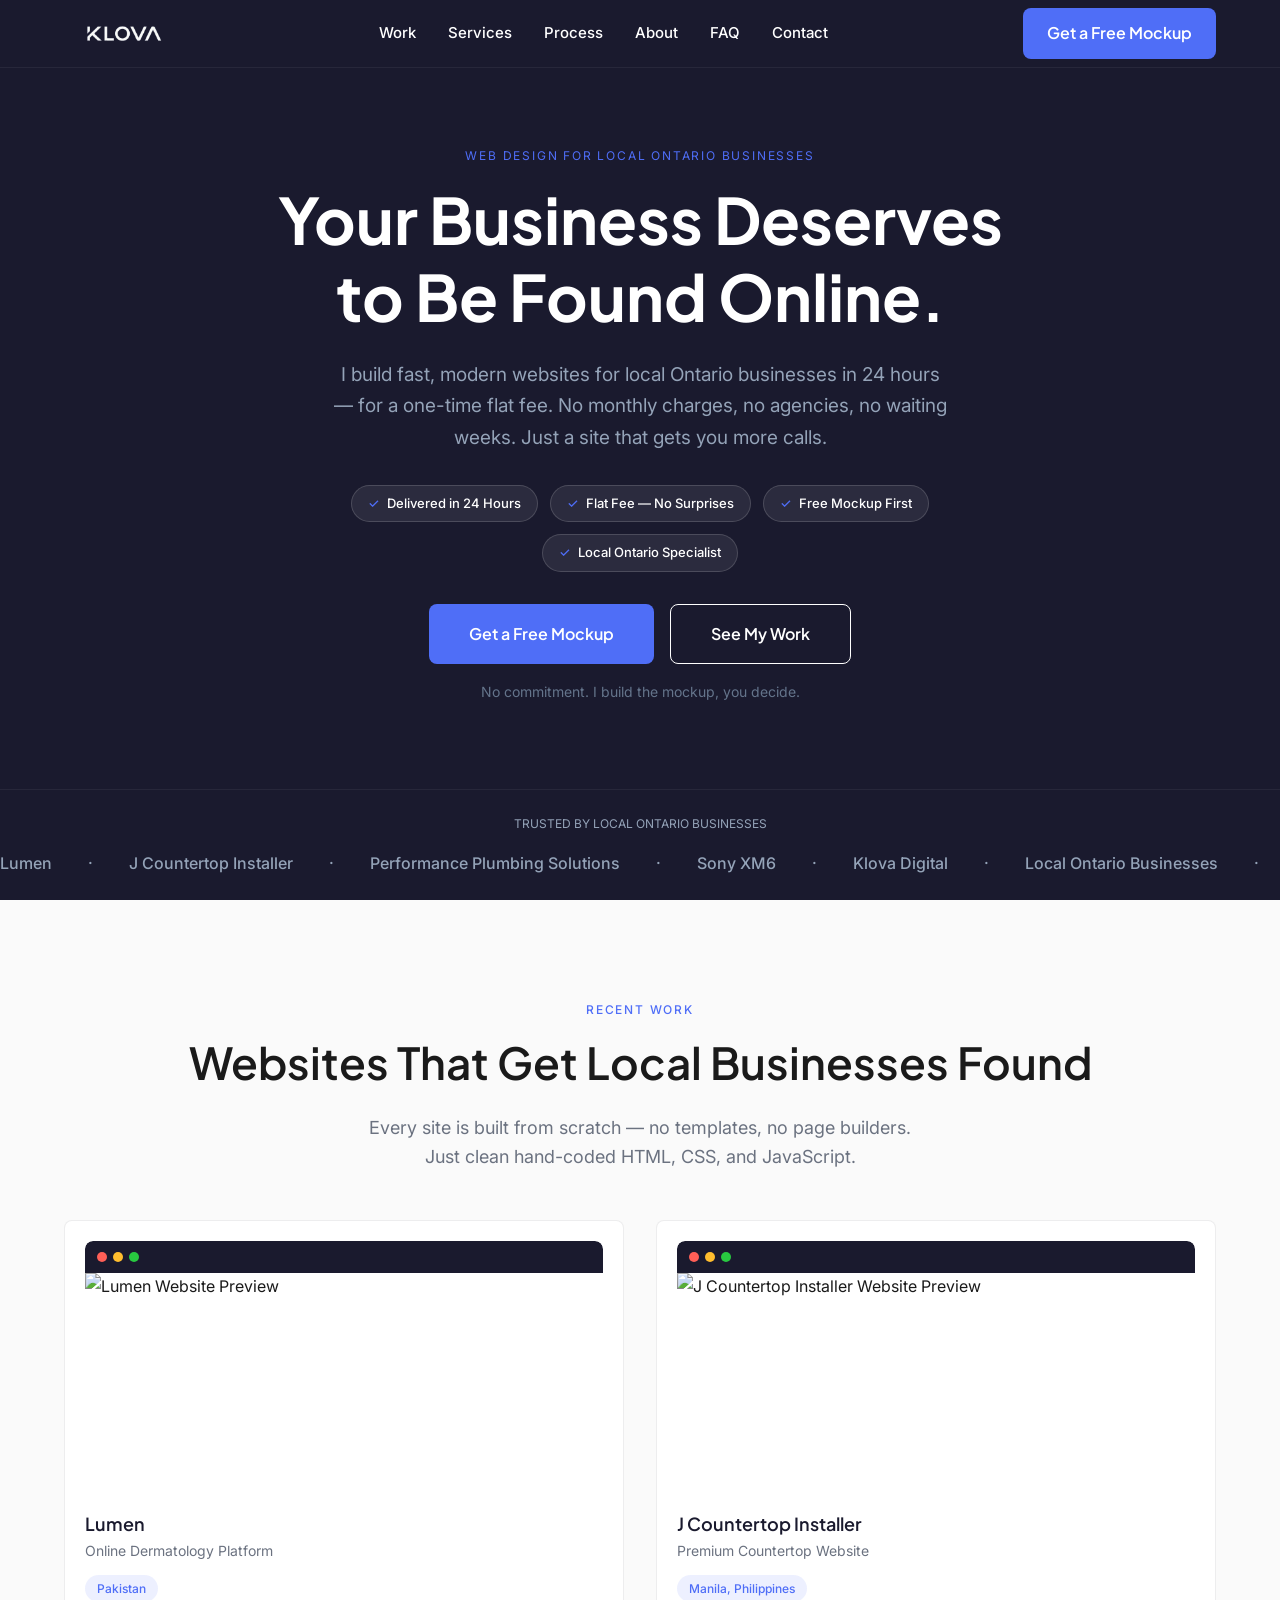
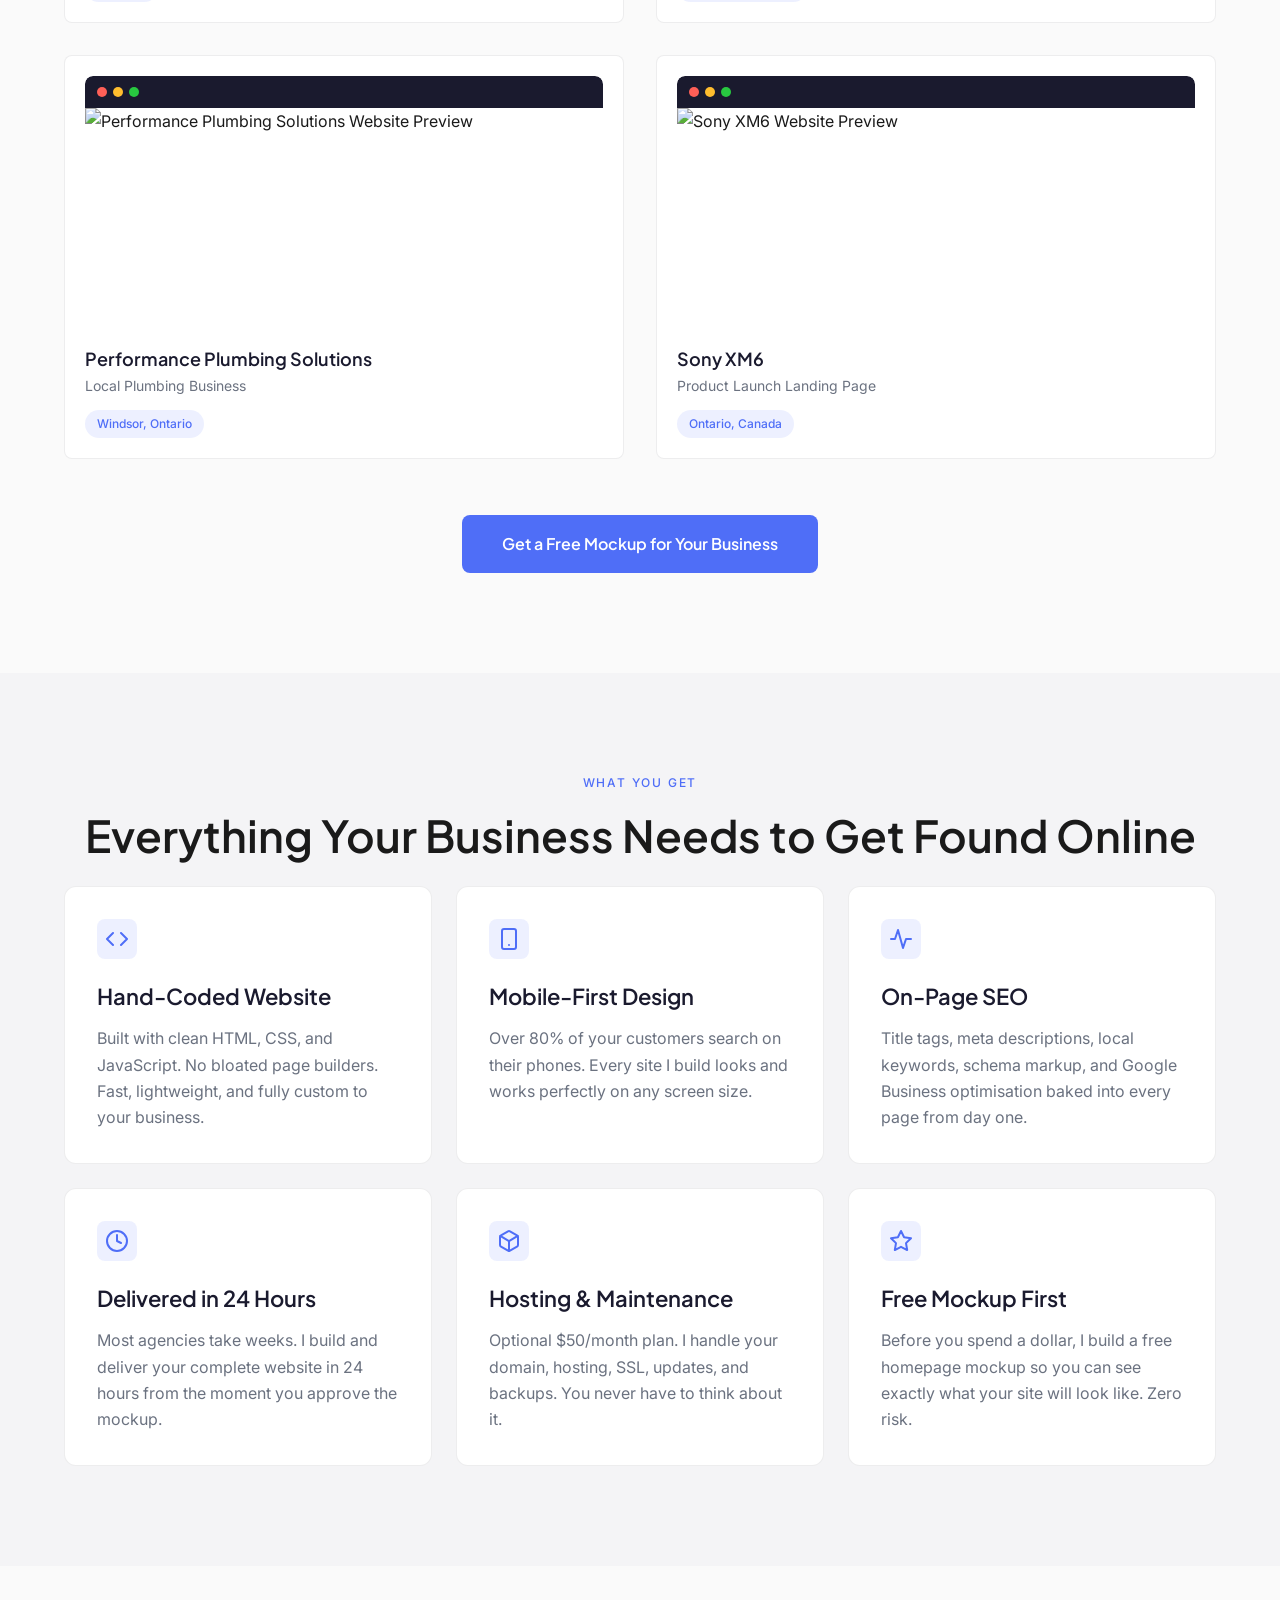
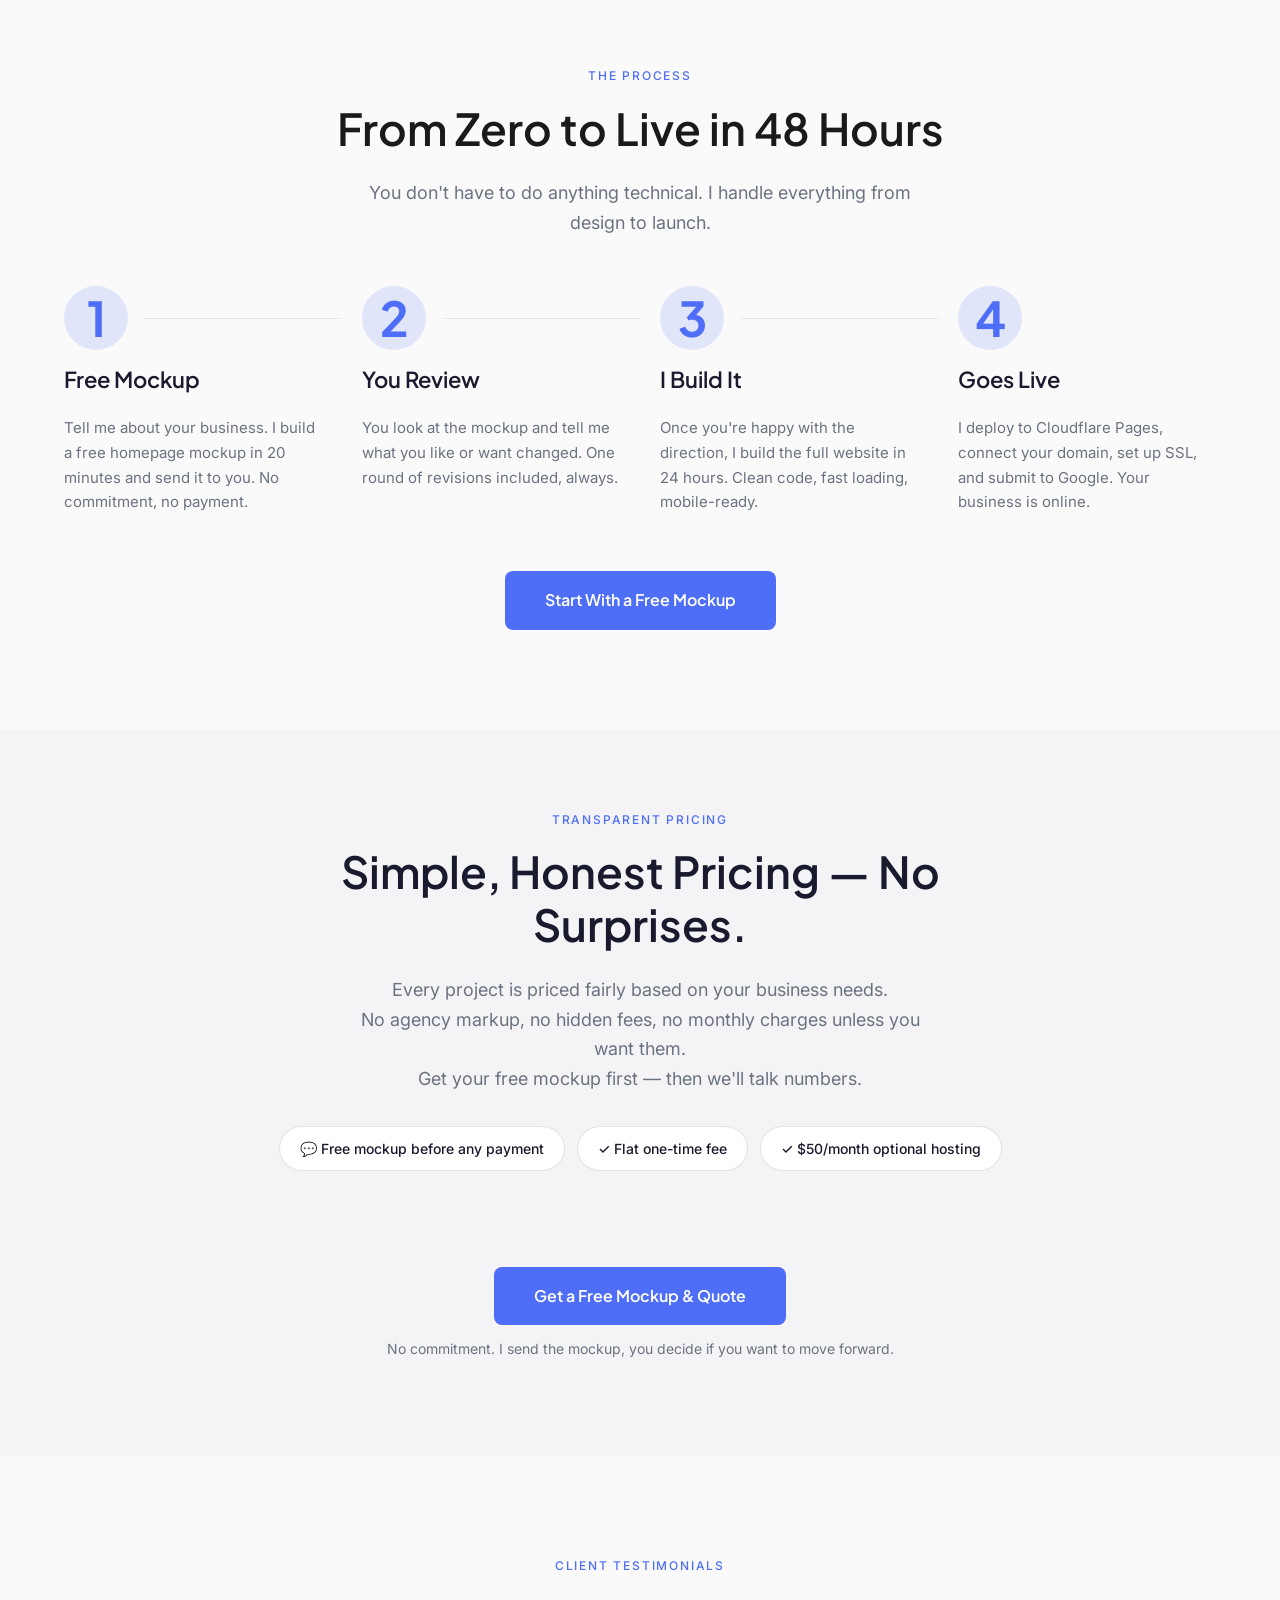
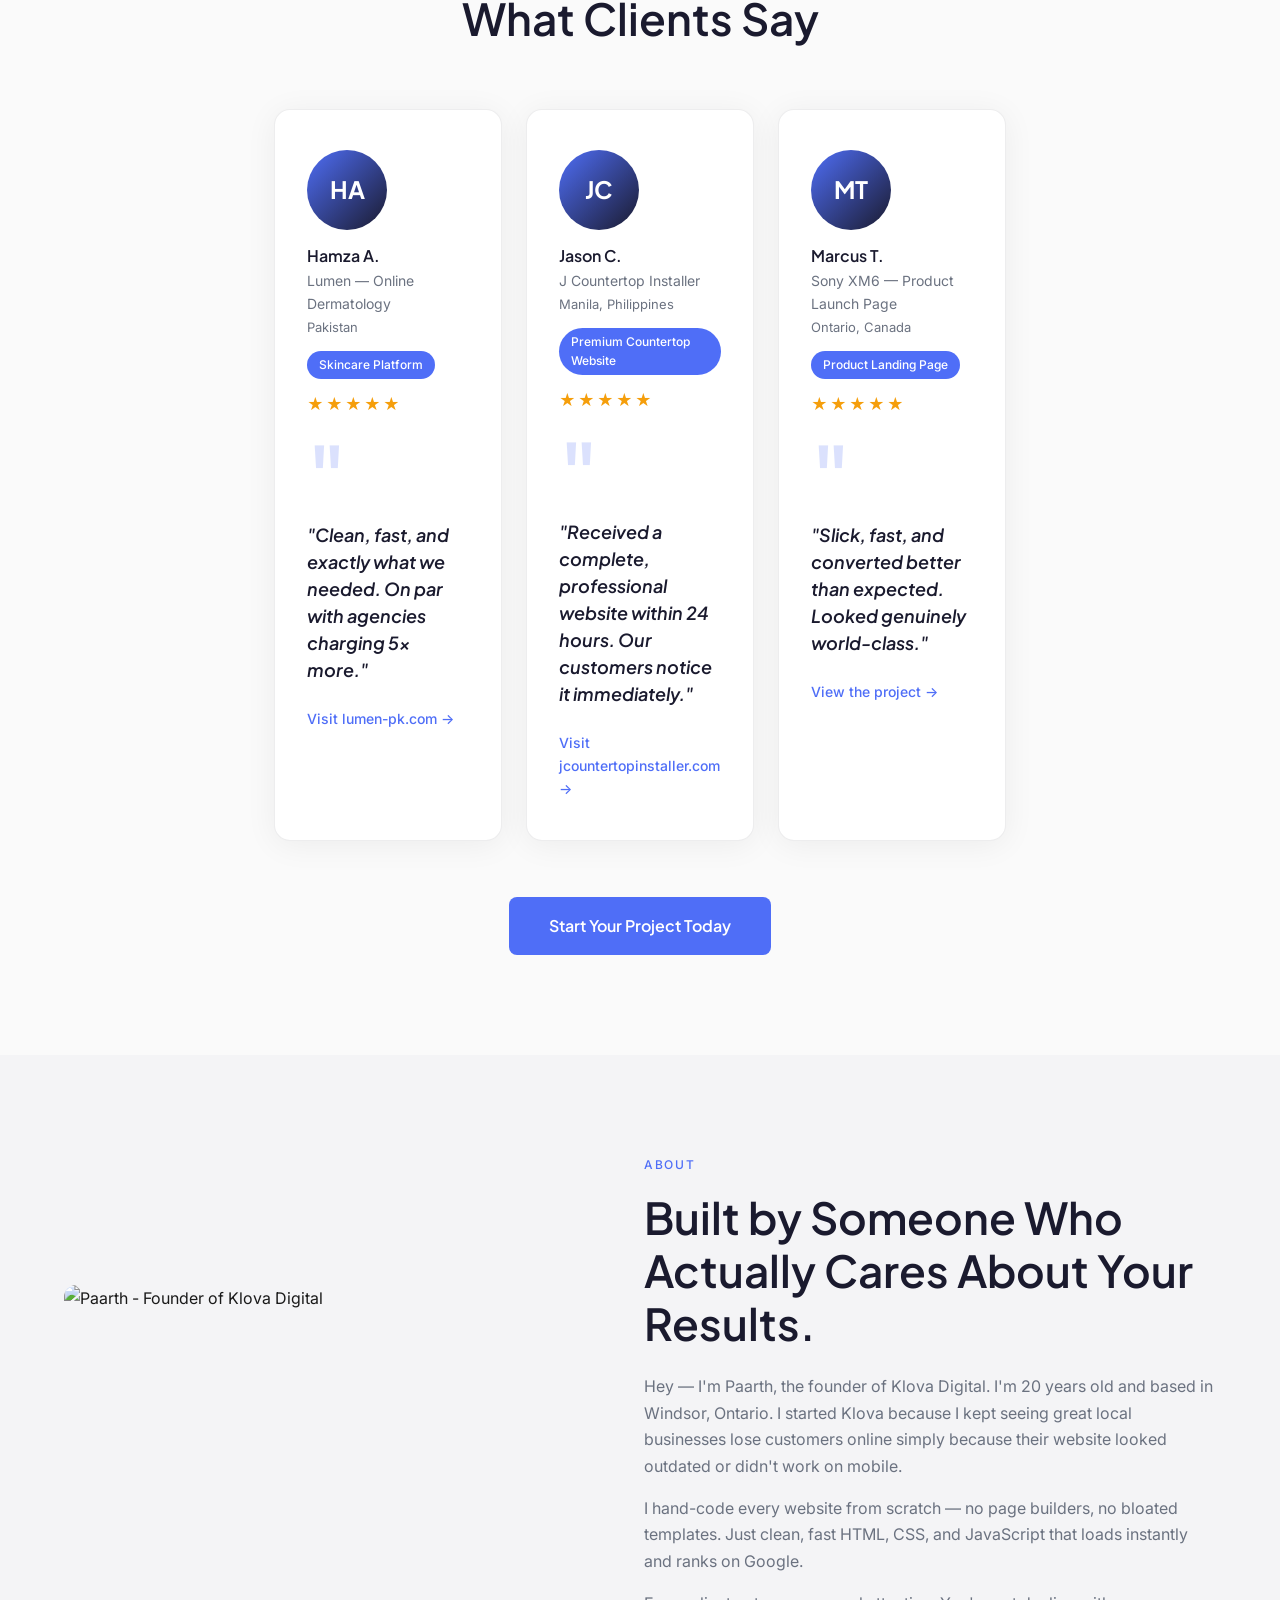
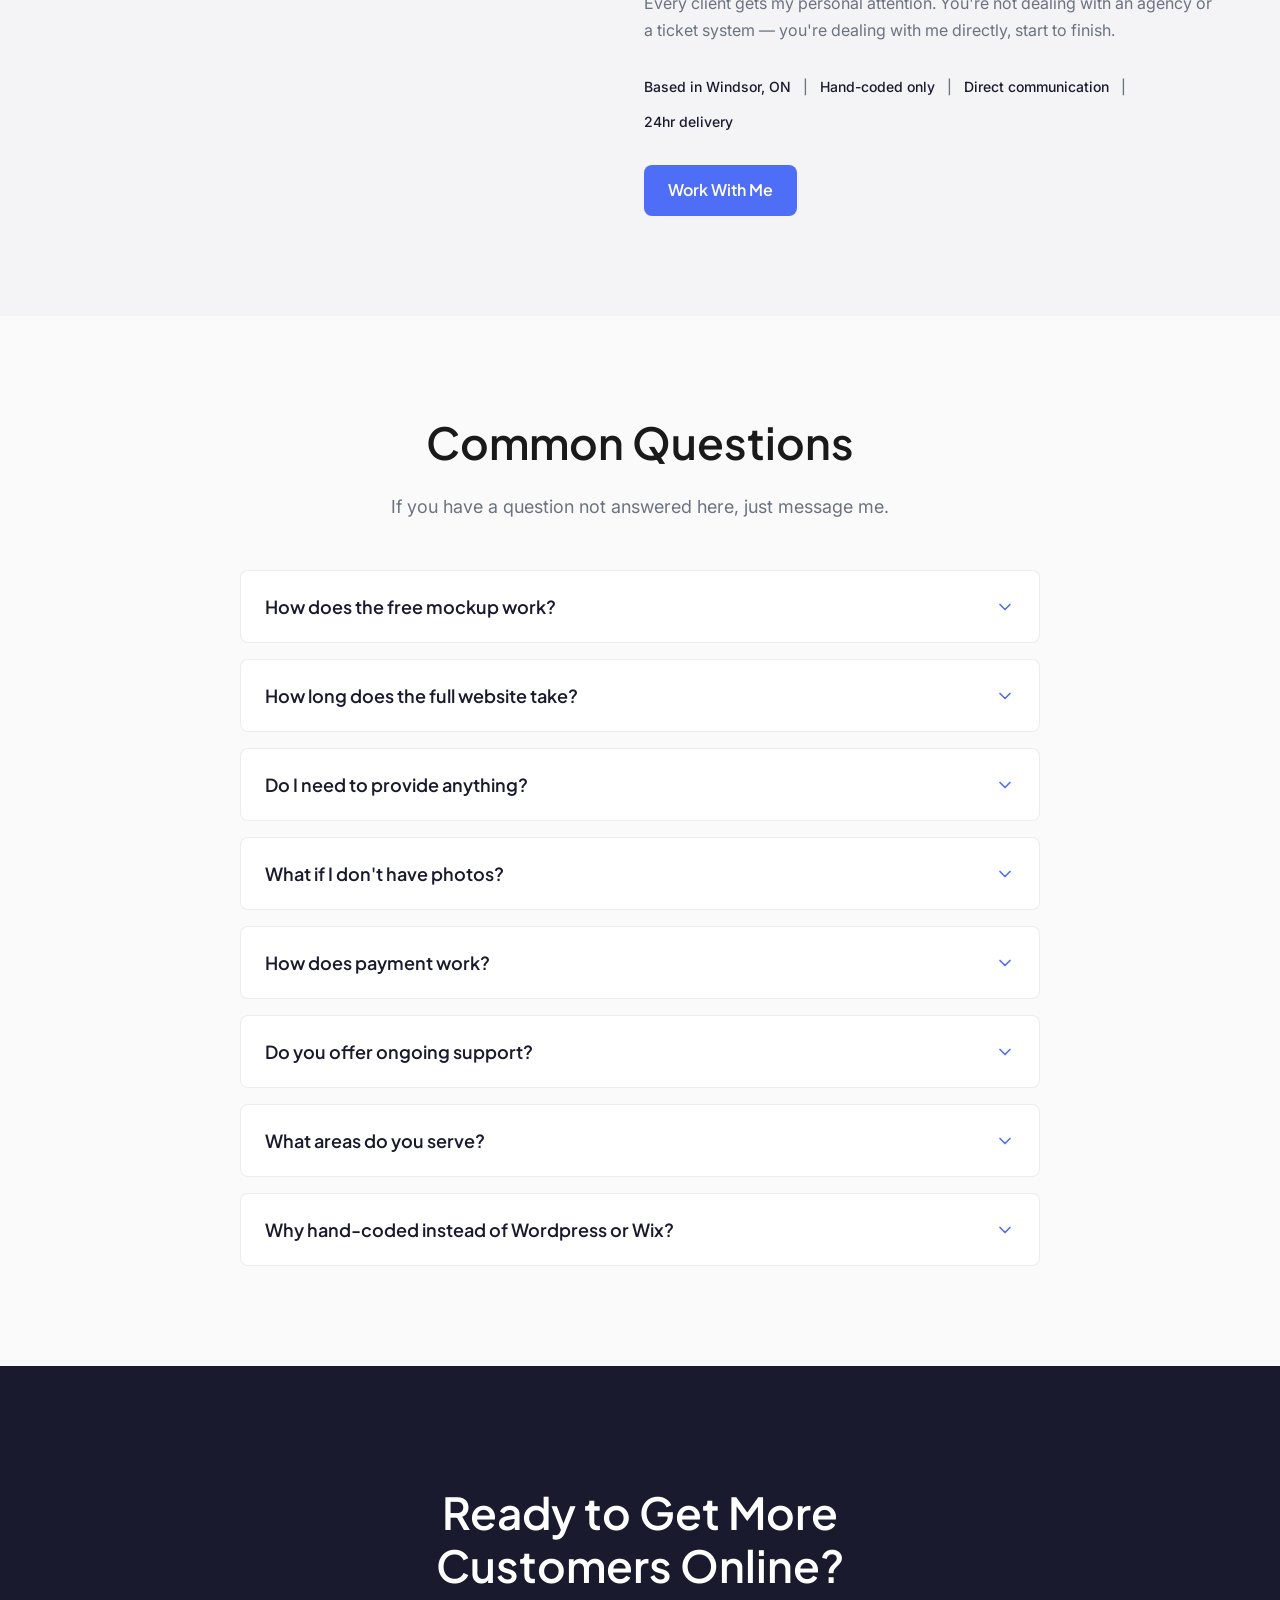
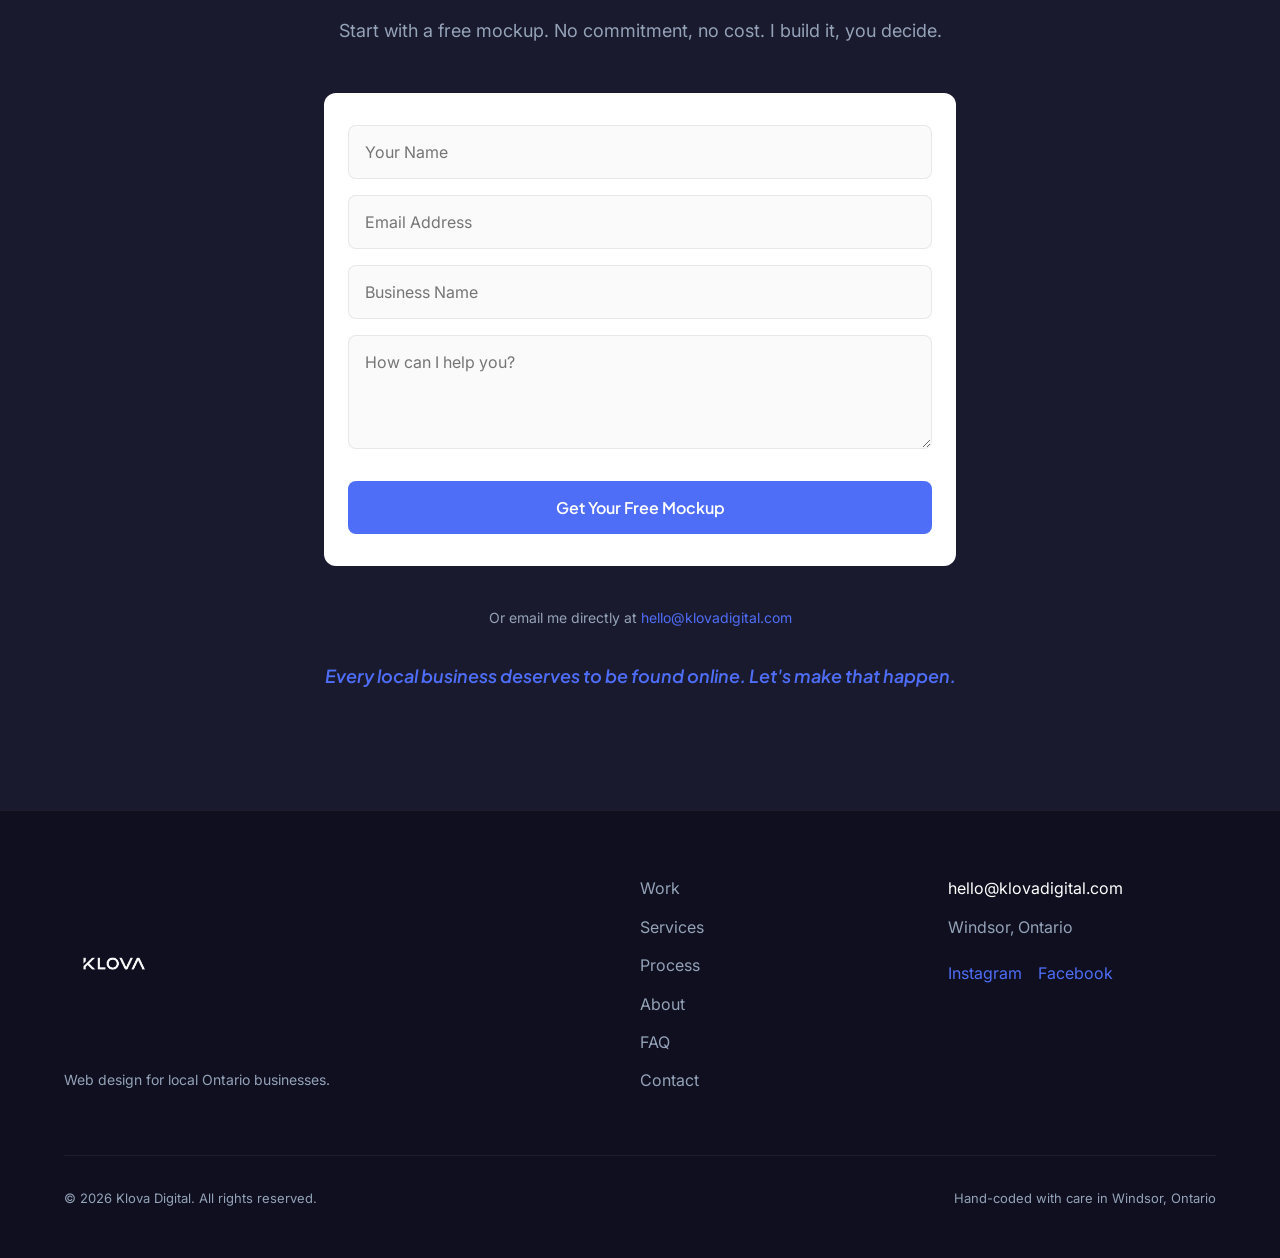
==== index.html @ f7d12af2 "Initial commit - Klova Digital Website" ====
<!DOCTYPE html>
<html lang="en">

<head>
  <meta charset="UTF-8">
  <meta name="viewport" content="width=device-width, initial-scale=1.0">
  <title>Web Design Windsor Ontario | Klova Digital | Websites in 24 Hours</title>
  <meta name="description"
    content="Klova Digital builds fast, modern websites for local Ontario businesses in 24 hours. Flat fee $1,499. Free mockup first. Hand-coded, SEO-ready, mobile-first." />
  <meta name="keywords"
    content="web design Windsor Ontario, website designer Windsor, local business website Ontario, affordable web design Ontario, web design London Ontario, small business website Canada" />
  <link rel="canonical" href="https://www.klovadigital.com/" />
  <meta property="og:title" content="Klova Digital | Web Design for Local Ontario Businesses" />
  <meta property="og:description"
    content="Fast, modern websites built in 24 hours for local Ontario businesses. Free mockup first. $1,499 flat fee." />
  <meta property="og:type" content="website" />
  <link rel="icon" type="image/png" href="images/favicon.png" />
  <link rel="apple-touch-icon" href="images/favicon.png" />

  <script type="application/ld+json">
  {
    "@context": "https://schema.org",
    "@type": "ProfessionalService",
    "name": "Klova Digital",
    "description": "Web design agency building fast, modern websites for local Ontario businesses.",
    "url": "https://www.klovadigital.com",
    "email": "hello@klovadigital.com",
    "address": {
      "@type": "PostalAddress",
      "addressLocality": "Windsor",
      "addressRegion": "ON",
      "addressCountry": "CA"
    },
    "areaServed": "Ontario, Canada",
    "priceRange": "$$"
  }
  </script>

  <link rel="preconnect" href="https://fonts.googleapis.com">
  <link rel="preconnect" href="https://fonts.gstatic.com" crossorigin>
  <link
    href="https://fonts.googleapis.com/css2?family=Inter:wght@400;500&family=Plus+Jakarta+Sans:ital,wght@0,600;0,700;1,600&display=swap"
    rel="stylesheet">

  <link rel="stylesheet" href="css/style.css">
  <script src="js/main.js" defer></script>
</head>

<body>

  <!-- SECTION 1: STICKY NAVIGATION -->
  <nav class="navbar" id="navbar">
    <div class="nav-container">
      <a href="#" class="nav-logo" aria-label="Klova Digital Home">
        <img src="images/klova-logo2.png" alt="Klova Digital Logo" width="120" height="auto">
      </a>
      <div class="nav-links">
        <a href="#work" class="nav-link">Work</a>
        <a href="#services" class="nav-link">Services</a>
        <a href="#process" class="nav-link">Process</a>
        <a href="#about" class="nav-link">About</a>
        <a href="#faq" class="nav-link">FAQ</a>
        <a href="#contact" class="nav-link">Contact</a>
      </div>
      <div class="nav-right">
        <a href="#contact" class="btn btn-primary nav-btn">Get a Free Mockup</a>
        <button class="mobile-menu-toggle" aria-label="Open menu">
          <span class="hamburger"></span>
        </button>
      </div>
    </div>
  </nav>

  <!-- Mobile Drawer -->
  <div class="mobile-drawer" id="mobileDrawer">
    <div class="mobile-links">
      <a href="#work" class="mobile-link">Work</a>
      <a href="#services" class="mobile-link">Services</a>
      <a href="#process" class="mobile-link">Process</a>
      <a href="#about" class="mobile-link">About</a>
      <a href="#faq" class="mobile-link">FAQ</a>
      <a href="#contact" class="mobile-link">Contact</a>
      <a href="#contact" class="btn btn-primary mobile-cta">Get a Free Mockup</a>
    </div>
  </div>

  <main>
    <!-- SECTION 2: HERO -->
    <section class="hero" id="home">
      <div class="container hero-container">
        <span class="small-label">WEB DESIGN FOR LOCAL ONTARIO BUSINESSES</span>
        <h1 class="hero-title">Your Business Deserves to Be Found Online.</h1>
        <p class="hero-subtitle">
          I build fast, modern websites for local Ontario businesses in 24 hours — for a one-time flat fee. No monthly
          charges, no agencies, no waiting weeks. Just a site that gets you more calls.
        </p>

        <div class="trust-badges">
          <div class="badge">
            <span class="badge-icon">✓</span> Delivered in 24 Hours
          </div>
          <div class="badge">
            <span class="badge-icon">✓</span> Flat Fee — No Surprises
          </div>
          <div class="badge">
            <span class="badge-icon">✓</span> Free Mockup First
          </div>
          <div class="badge">
            <span class="badge-icon">✓</span> Local Ontario Specialist
          </div>
        </div>

        <div class="hero-buttons">
          <a href="#contact" class="btn btn-primary btn-large">Get a Free Mockup</a>
          <a href="#work" class="btn btn-outline btn-large">See My Work</a>
        </div>
        <p class="hero-commitment">No commitment. I build the mockup, you decide.</p>
      </div>

      <div class="client-strip">
        <p class="strip-label">TRUSTED BY LOCAL ONTARIO BUSINESSES</p>
        <div class="scroll-container">
          <div class="scroll-content">
            <!-- Duplicate for infinite scroll -->
            <span>Lumen</span> <span class="dot">·</span>
            <span>J Countertop Installer</span> <span class="dot">·</span>
            <span>Performance Plumbing Solutions</span> <span class="dot">·</span>
            <span>Sony XM6</span> <span class="dot">·</span>
            <span>Klova Digital</span> <span class="dot">·</span>
            <span>Local Ontario Businesses</span> <span class="dot">·</span>
            <span>Lumen</span> <span class="dot">·</span>
            <span>J Countertop Installer</span> <span class="dot">·</span>
            <span>Performance Plumbing Solutions</span> <span class="dot">·</span>
            <span>Sony XM6</span> <span class="dot">·</span>
            <span>Klova Digital</span> <span class="dot">·</span>
            <span>Local Ontario Businesses</span>
          </div>
        </div>
      </div>
    </section>

    <!-- SECTION 3: WORK / PORTFOLIO -->
    <section class="work section-padding" id="work">
      <div class="container">
        <div class="section-header center reveal">
          <span class="section-label">RECENT WORK</span>
          <h2>Websites That Get Local Businesses Found</h2>
          <p class="section-subtext">Every site is built from scratch — no templates, no page builders. Just clean
            hand-coded HTML, CSS, and JavaScript.</p>
        </div>

        <div class="work-grid">
          <a href="https://www.lumen-pk.com" target="_blank" rel="noopener noreferrer" class="work-card reveal">
            <div class="browser-frame">
              <div class="browser-dots">
                <span class="dot red"></span>
                <span class="dot yellow"></span>
                <span class="dot green"></span>
              </div>
              <img src="images/lumen-preview.png" alt="Lumen Website Preview" width="800" height="450" loading="lazy"
                class="work-preview-img">
            </div>
            <div class="work-info">
              <h3 class="work-title">Lumen</h3>
              <p class="work-type">Online Dermatology Platform</p>
              <span class="location-tag">Pakistan</span>
            </div>
            <div class="visit-site-badge">Visit Site →</div>
          </a>

          <a href="https://pxxrth.github.io/J-countertop/" target="_blank" rel="noopener noreferrer"
            class="work-card reveal">
            <div class="browser-frame">
              <div class="browser-dots">
                <span class="dot red"></span>
                <span class="dot yellow"></span>
                <span class="dot green"></span>
              </div>
              <img src="images/JCT-preview.png" alt="J Countertop Installer Website Preview" width="800" height="450"
                loading="lazy" class="work-preview-img">
            </div>
            <div class="work-info">
              <h3 class="work-title">J Countertop Installer</h3>
              <p class="work-type">Premium Countertop Website</p>
              <span class="location-tag">Manila, Philippines</span>
            </div>
            <div class="visit-site-badge">Visit Site →</div>
          </a>

          <a href="https://www.performanceplumbingsolutions.com" target="_blank" rel="noopener noreferrer"
            class="work-card reveal">
            <div class="browser-frame">
              <div class="browser-dots">
                <span class="dot red"></span>
                <span class="dot yellow"></span>
                <span class="dot green"></span>
              </div>
              <img src="images/pps-preview.png" alt="Performance Plumbing Solutions Website Preview" width="800"
                height="450" loading="lazy" class="work-preview-img">
            </div>
            <div class="work-info">
              <h3 class="work-title">Performance Plumbing Solutions</h3>
              <p class="work-type">Local Plumbing Business</p>
              <span class="location-tag">Windsor, Ontario</span>
            </div>
            <div class="visit-site-badge">Visit Site →</div>
          </a>

          <a href="#" target="_blank" rel="noopener noreferrer" class="work-card reveal">
            <div class="browser-frame">
              <div class="browser-dots">
                <span class="dot red"></span>
                <span class="dot yellow"></span>
                <span class="dot green"></span>
              </div>
              <img src="images/sony-preview.png" alt="Sony XM6 Website Preview" width="800" height="450" loading="lazy"
                class="work-preview-img">
            </div>
            <div class="work-info">
              <h3 class="work-title">Sony XM6</h3>
              <p class="work-type">Product Launch Landing Page</p>
              <span class="location-tag">Ontario, Canada</span>
            </div>
            <div class="visit-site-badge">Visit Site →</div>
          </a>
        </div>

        <div class="center-cta reveal">
          <a href="#contact" class="btn btn-primary btn-large">Get a Free Mockup for Your Business</a>
        </div>
      </div>
    </section>

    <!-- SECTION 4: SERVICES -->
    <section class="services section-padding" id="services">
      <div class="container">
        <div class="section-header center reveal">
          <span class="section-label">WHAT YOU GET</span>
          <h2>Everything Your Business Needs to Get Found Online</h2>
        </div>

        <div class="service-grid">
          <div class="service-card reveal">
            <div class="service-icon">
              <svg width="24" height="24" viewBox="0 0 24 24" fill="none" stroke="#4F6EF7" stroke-width="2"
                stroke-linecap="round" stroke-linejoin="round">
                <path d="M16 18l6-6-6-6M8 6l-6 6 6 6" />
              </svg>
            </div>
            <h3>Hand-Coded Website</h3>
            <p>Built with clean HTML, CSS, and JavaScript. No bloated page builders. Fast, lightweight, and fully custom
              to your business.</p>
          </div>

          <div class="service-card reveal">
            <div class="service-icon">
              <svg width="24" height="24" viewBox="0 0 24 24" fill="none" stroke="#4F6EF7" stroke-width="2"
                stroke-linecap="round" stroke-linejoin="round">
                <rect x="5" y="2" width="14" height="20" rx="2" ry="2" />
                <line x1="12" y1="18" x2="12.01" y2="18" />
              </svg>
            </div>
            <h3>Mobile-First Design</h3>
            <p>Over 80% of your customers search on their phones. Every site I build looks and works perfectly on any
              screen size.</p>
          </div>

          <div class="service-card reveal">
            <div class="service-icon">
              <svg width="24" height="24" viewBox="0 0 24 24" fill="none" stroke="#4F6EF7" stroke-width="2"
                stroke-linecap="round" stroke-linejoin="round">
                <path d="M2 12h4l3-9 5 18 3-9h5" />
              </svg>
            </div>
            <h3>On-Page SEO</h3>
            <p>Title tags, meta descriptions, local keywords, schema markup, and Google Business optimisation baked into
              every page from day one.</p>
          </div>

          <div class="service-card reveal">
            <div class="service-icon">
              <svg width="24" height="24" viewBox="0 0 24 24" fill="none" stroke="#4F6EF7" stroke-width="2"
                stroke-linecap="round" stroke-linejoin="round">
                <circle cx="12" cy="12" r="10" />
                <polyline points="12 6 12 12 16 14" />
              </svg>
            </div>
            <h3>Delivered in 24 Hours</h3>
            <p>Most agencies take weeks. I build and deliver your complete website in 24 hours from the moment you
              approve the mockup.</p>
          </div>

          <div class="service-card reveal">
            <div class="service-icon">
              <svg width="24" height="24" viewBox="0 0 24 24" fill="none" stroke="#4F6EF7" stroke-width="2"
                stroke-linecap="round" stroke-linejoin="round">
                <path
                  d="M21 16V8a2 2 0 0 0-1-1.73l-7-4a2 2 0 0 0-2 0l-7 4A2 2 0 0 0 3 8v8a2 2 0 0 0 1 1.73l7 4a2 2 0 0 0 2 0l7-4A2 2 0 0 0 21 16z" />
                <polyline points="3.27 6.96 12 12.01 20.73 6.96" />
                <line x1="12" y1="22.08" x2="12" y2="12" />
              </svg>
            </div>
            <h3>Hosting & Maintenance</h3>
            <p>Optional $50/month plan. I handle your domain, hosting, SSL, updates, and backups. You never have to
              think about it.</p>
          </div>

          <div class="service-card reveal">
            <div class="service-icon">
              <svg width="24" height="24" viewBox="0 0 24 24" fill="none" stroke="#4F6EF7" stroke-width="2"
                stroke-linecap="round" stroke-linejoin="round">
                <polygon
                  points="12 2 15.09 8.26 22 9.27 17 14.14 18.18 21.02 12 17.77 5.82 21.02 7 14.14 2 9.27 8.91 8.26 12 2" />
              </svg>
            </div>
            <h3>Free Mockup First</h3>
            <p>Before you spend a dollar, I build a free homepage mockup so you can see exactly what your site will look
              like. Zero risk.</p>
          </div>
        </div>
      </div>
    </section>

    <!-- SECTION 5: THE PROCESS -->
    <section class="process section-padding" id="process">
      <div class="container">
        <div class="section-header center reveal">
          <span class="section-label">THE PROCESS</span>
          <h2>From Zero to Live in 48 Hours</h2>
          <p class="section-subtext">You don't have to do anything technical. I handle everything from design to launch.
          </p>
        </div>

        <div class="timeline reveal">
          <div class="timeline-step">
            <div class="step-number">1</div>
            <h3>Free Mockup</h3>
            <p>Tell me about your business. I build a free homepage mockup in 20 minutes and send it to you. No
              commitment, no payment.</p>
          </div>
          <div class="timeline-step">
            <div class="step-number">2</div>
            <h3>You Review</h3>
            <p>You look at the mockup and tell me what you like or want changed. One round of revisions included,
              always.</p>
          </div>
          <div class="timeline-step">
            <div class="step-number">3</div>
            <h3>I Build It</h3>
            <p>Once you're happy with the direction, I build the full website in 24 hours. Clean code, fast loading,
              mobile-ready.</p>
          </div>
          <div class="timeline-step">
            <div class="step-number">4</div>
            <h3>Goes Live</h3>
            <p>I deploy to Cloudflare Pages, connect your domain, set up SSL, and submit to Google. Your business is
              online.</p>
          </div>
        </div>

        <div class="center-cta reveal">
          <a href="#contact" class="btn btn-primary btn-large">Start With a Free Mockup</a>
        </div>
      </div>
    </section>

    <!-- SECTION 6: VALUE CTA -->
    <section class="value-cta" id="pricing">
      <div class="container value-cta-container reveal">
        <span class="value-label">TRANSPARENT PRICING</span>
        <h2 class="value-heading">Simple, Honest Pricing — No Surprises.</h2>
        <p class="value-subtext">
          Every project is priced fairly based on your business needs.<br>
          No agency markup, no hidden fees, no monthly charges unless you want them.<br>
          Get your free mockup first — then we'll talk numbers.
        </p>

        <div class="feature-pills">
          <div class="pill">💬 Free mockup before any payment</div>
          <div class="pill">✓ Flat one-time fee</div>
          <div class="pill">✓ $50/month optional hosting</div>
        </div>

        <div class="center-cta">
          <a href="#contact" class="btn btn-primary value-btn">Get a Free Mockup &amp; Quote</a>
          <p class="value-commitment">No commitment. I send the mockup, you decide if you want to move forward.</p>
        </div>
      </div>
    </section>

    <!-- SECTION 7: TESTIMONIALS -->
    <section class="reviews section-padding" id="reviews">
      <div class="container reviews-container">
        <div class="section-header center reveal">
          <span class="section-label">CLIENT TESTIMONIALS</span>
          <h2 class="reviews-heading">What Clients Say</h2>
        </div>

        <div class="testimonial-list reveal">
          <!-- CARD 1 -->
          <div class="testimonial-card">
            <div class="testimonial-left">
              <div class="client-photo placeholder-photo">
                <span class="initials">HA</span>
              </div>
              <h4 class="client-name">Hamza A.</h4>
              <p class="client-business">Lumen — Online Dermatology</p>
              <p class="client-location">Pakistan</p>
              <span class="project-tag">Skincare Platform</span>
              <div class="stars">★★★★★</div>
            </div>
            <div class="testimonial-right">
              <div class="large-quote-mark">"</div>
              <p class="pull-quote">"Clean, fast, and exactly what we needed. On par with agencies charging 5x more."
              </p>
              <a href="https://www.lumen-pk.com" class="read-story-link" target="_blank" rel="noopener">Visit
                lumen-pk.com →</a>
            </div>
          </div>

          <!-- CARD 2 -->
          <div class="testimonial-card">
            <div class="testimonial-left">
              <div class="client-photo placeholder-photo">
                <span class="initials">JC</span>
              </div>
              <h4 class="client-name">Jason C.</h4>
              <p class="client-business">J Countertop Installer</p>
              <p class="client-location">Manila, Philippines</p>
              <span class="project-tag">Premium Countertop Website</span>
              <div class="stars">★★★★★</div>
            </div>
            <div class="testimonial-right">
              <div class="large-quote-mark">"</div>
              <p class="pull-quote">"Received a complete, professional website within 24 hours. Our customers notice it
                immediately."</p>
              <a href="https://pxxrth.github.io/J-countertop/" class="read-story-link" target="_blank"
                rel="noopener">Visit jcountertopinstaller.com →</a>
            </div>
          </div>

          <!-- CARD 3 -->
          <div class="testimonial-card">
            <div class="testimonial-left">
              <div class="client-photo placeholder-photo">
                <span class="initials">MT</span>
              </div>
              <h4 class="client-name">Marcus T.</h4>
              <p class="client-business">Sony XM6 — Product Launch Page</p>
              <p class="client-location">Ontario, Canada</p>
              <span class="project-tag">Product Landing Page</span>
              <div class="stars">★★★★★</div>
            </div>
            <div class="testimonial-right">
              <div class="large-quote-mark">"</div>
              <p class="pull-quote">"Slick, fast, and converted better than expected. Looked genuinely world-class."</p>
              <a href="#work" class="read-story-link">View the project →</a>
            </div>
          </div>
        </div>

        <div class="center-cta reveal">
          <a href="#contact" class="btn btn-primary btn-large">Start Your Project Today</a>
        </div>
      </div>
    </section>

    <!-- SECTION 8: ABOUT -->
    <section class="about section-padding" id="about">
      <div class="container about-container reveal">
        <div class="about-image">
          <img src="images/paarth.jpg" alt="Paarth - Founder of Klova Digital" loading="lazy" width="600" height="700">
        </div>
        <div class="about-content">
          <span class="section-label">ABOUT</span>
          <h2>Built by Someone Who Actually Cares About Your Results.</h2>
          <div class="about-text">
            <p>Hey — I'm Paarth, the founder of Klova Digital. I'm 20 years old and based in Windsor, Ontario. I started
              Klova because I kept seeing great local businesses lose customers online simply because their website
              looked outdated or didn't work on mobile.</p>
            <p>I hand-code every website from scratch — no page builders, no bloated templates. Just clean, fast HTML,
              CSS, and JavaScript that loads instantly and ranks on Google.</p>
            <p>Every client gets my personal attention. You're not dealing with an agency or a ticket system — you're
              dealing with me directly, start to finish.</p>
          </div>
          <div class="about-trust">
            <span>Based in Windsor, ON</span>
            <span class="divider">|</span>
            <span>Hand-coded only</span>
            <span class="divider">|</span>
            <span>Direct communication</span>
            <span class="divider">|</span>
            <span>24hr delivery</span>
          </div>
          <a href="#contact" class="btn btn-primary">Work With Me</a>
        </div>
      </div>
    </section>

    <!-- SECTION 9: FAQ -->
    <section class="faq section-padding" id="faq">
      <div class="container faq-container">
        <div class="section-header center reveal">
          <h2>Common Questions</h2>
          <p class="section-subtext">If you have a question not answered here, just message me.</p>
        </div>

        <div class="accordion reveal">
          <div class="accordion-item">
            <button class="accordion-header" aria-expanded="false">
              How does the free mockup work?
              <span class="accordion-icon"><svg width="20" height="20" viewBox="0 0 24 24" fill="none"
                  stroke="currentColor" stroke-width="2" stroke-linecap="round" stroke-linejoin="round">
                  <polyline points="6 9 12 15 18 9"></polyline>
                </svg></span>
            </button>
            <div class="accordion-content">
              <p>You tell me about your business and I build a homepage concept in about 20 minutes and send it to you.
                No payment, no commitment. You only move forward if you love it.</p>
            </div>
          </div>

          <div class="accordion-item">
            <button class="accordion-header" aria-expanded="false">
              How long does the full website take?
              <span class="accordion-icon"><svg width="20" height="20" viewBox="0 0 24 24" fill="none"
                  stroke="currentColor" stroke-width="2" stroke-linecap="round" stroke-linejoin="round">
                  <polyline points="6 9 12 15 18 9"></polyline>
                </svg></span>
            </button>
            <div class="accordion-content">
              <p>Once you approve the mockup and pay the deposit, the full website is delivered within 24 hours. Most
                clients are live within 48 hours of first contact.</p>
            </div>
          </div>

          <div class="accordion-item">
            <button class="accordion-header" aria-expanded="false">
              Do I need to provide anything?
              <span class="accordion-icon"><svg width="20" height="20" viewBox="0 0 24 24" fill="none"
                  stroke="currentColor" stroke-width="2" stroke-linecap="round" stroke-linejoin="round">
                  <polyline points="6 9 12 15 18 9"></polyline>
                </svg></span>
            </button>
            <div class="accordion-content">
              <p>Just some basic info about your business — what you do, your phone number, any photos you have. I
                handle everything else including copy, SEO, and deployment.</p>
            </div>
          </div>

          <div class="accordion-item">
            <button class="accordion-header" aria-expanded="false">
              What if I don't have photos?
              <span class="accordion-icon"><svg width="20" height="20" viewBox="0 0 24 24" fill="none"
                  stroke="currentColor" stroke-width="2" stroke-linecap="round" stroke-linejoin="round">
                  <polyline points="6 9 12 15 18 9"></polyline>
                </svg></span>
            </button>
            <div class="accordion-content">
              <p>No problem. I can source appropriate images for your industry. Real photos of your work always look
                better if you have them though.</p>
            </div>
          </div>

          <div class="accordion-item">
            <button class="accordion-header" aria-expanded="false">
              How does payment work?
              <span class="accordion-icon"><svg width="20" height="20" viewBox="0 0 24 24" fill="none"
                  stroke="currentColor" stroke-width="2" stroke-linecap="round" stroke-linejoin="round">
                  <polyline points="6 9 12 15 18 9"></polyline>
                </svg></span>
            </button>
            <div class="accordion-content">
              <p>$250 deposit via e-transfer to confirm the project, and $1,249 on delivery once you approve the final
                site. No payment before you see and approve the work.</p>
            </div>
          </div>

          <div class="accordion-item">
            <button class="accordion-header" aria-expanded="false">
              Do you offer ongoing support?
              <span class="accordion-icon"><svg width="20" height="20" viewBox="0 0 24 24" fill="none"
                  stroke="currentColor" stroke-width="2" stroke-linecap="round" stroke-linejoin="round">
                  <polyline points="6 9 12 15 18 9"></polyline>
                </svg></span>
            </button>
            <div class="accordion-content">
              <p>Yes — the optional $50/month hosting plan includes domain management, hosting, SSL, security, and small
                updates. Cancel any time.</p>
            </div>
          </div>

          <div class="accordion-item">
            <button class="accordion-header" aria-expanded="false">
              What areas do you serve?
              <span class="accordion-icon"><svg width="20" height="20" viewBox="0 0 24 24" fill="none"
                  stroke="currentColor" stroke-width="2" stroke-linecap="round" stroke-linejoin="round">
                  <polyline points="6 9 12 15 18 9"></polyline>
                </svg></span>
            </button>
            <div class="accordion-content">
              <p>I work with businesses across all of Ontario — Windsor, London, Toronto, Hamilton, Kitchener, Ottawa,
                and everywhere in between. All communication is remote.</p>
            </div>
          </div>

          <div class="accordion-item">
            <button class="accordion-header" aria-expanded="false">
              Why hand-coded instead of Wordpress or Wix?
              <span class="accordion-icon"><svg width="20" height="20" viewBox="0 0 24 24" fill="none"
                  stroke="currentColor" stroke-width="2" stroke-linecap="round" stroke-linejoin="round">
                  <polyline points="6 9 12 15 18 9"></polyline>
                </svg></span>
            </button>
            <div class="accordion-content">
              <p>Hand-coded sites load faster, rank better on Google, have zero plugin vulnerabilities, and never go
                down due to platform updates. It's simply a better product.</p>
            </div>
          </div>
        </div>
      </div>
    </section>

    <!-- SECTION 10: FINAL CTA & CONTACT -->
    <section class="final-cta section-padding" id="contact">
      <div class="container final-cta-container reveal">
        <h2>Ready to Get More Customers Online?</h2>
        <p class="final-subtext">Start with a free mockup. No commitment, no cost. I build it, you decide.</p>

        <div class="contact-form-wrapper">
          <form id="contactForm" class="contact-form" onsubmit="handleFormSubmit(event)">
            <div class="form-group">
              <label for="name" class="sr-only">Name</label>
              <input type="text" id="name" name="name" placeholder="Your Name" required>
            </div>
            <div class="form-group">
              <label for="email" class="sr-only">Email</label>
              <input type="email" id="email" name="email" placeholder="Email Address" required>
            </div>
            <div class="form-group">
              <label for="business" class="sr-only">Business Name</label>
              <input type="text" id="business" name="business" placeholder="Business Name" required>
            </div>
            <div class="form-group">
              <label for="message" class="sr-only">Message</label>
              <textarea id="message" name="message" placeholder="How can I help you?" rows="4" required></textarea>
            </div>
            <button type="submit" class="btn btn-primary btn-large form-submit">Get Your Free Mockup</button>
          </form>

          <div id="formSuccess" class="form-success hidden">
            <div class="success-icon">✓</div>
            <h3>Message Sent!</h3>
            <p>Thanks for reaching out. I'll get back to you with your free mockup shortly.</p>
          </div>
        </div>

        <p class="email-direct">Or email me directly at <a
            href="mailto:hello@klovadigital.com">hello@klovadigital.com</a></p>
        <p class="peak-end">Every local business deserves to be found online. Let's make that happen.</p>
      </div>
    </section>
  </main>

  <!-- SECTION 11: FOOTER -->
  <footer class="site-footer">
    <div class="container">
      <div class="footer-grid">
        <div class="footer-brand">
          <img src="images/klova-logo2.png" alt="Klova Digital Logo" width="100" height="auto" loading="lazy">
          <p>Web design for local Ontario businesses.</p>
        </div>

        <div class="footer-links">
          <a href="#work">Work</a>
          <a href="#services">Services</a>
          <a href="#process">Process</a>
          <a href="#about">About</a>
          <a href="#faq">FAQ</a>
          <a href="#contact">Contact</a>
        </div>

        <div class="footer-contact">
          <a href="mailto:hello@klovadigital.com">hello@klovadigital.com</a>
          <span>Windsor, Ontario</span>
          <div class="social-links">
            <a href="#" aria-label="Instagram">Instagram</a>
            <a href="#" aria-label="Facebook">Facebook</a>
          </div>
        </div>
      </div>

      <div class="footer-bottom">
        <p>&copy; 2026 Klova Digital. All rights reserved.</p>
        <p>Hand-coded with care in Windsor, Ontario</p>
      </div>
    </div>
  </footer>

</body>

</html>
---- css/style.css ----
/* style.css - Klova Digital */

:root {
  /* Colors */
  --primary: #1A1A2E;
  --accent: #4F6EF7;
  --accent-hover: #3A57E8;
  --bg-light: #FAFAFA;
  --bg-card: #F4F4F6;
  --text-body: #1A1A1A;
  --text-muted: #6B7280;
  --text-muted-dark: #94A3B8;
  --border-light: rgba(26,26,46,0.08);
  --white: #FFFFFF;
  --footer-bg: #0F0F1F;

  /* Typography */
  --font-heading: 'Plus Jakarta Sans', sans-serif;
  --font-body: 'Inter', sans-serif;
}

/* Reset & Base */
*, *::before, *::after {
  box-sizing: border-box;
  margin: 0;
  padding: 0;
}

html {
  scroll-behavior: smooth;
}

body {
  font-family: var(--font-body);
  color: var(--text-body);
  background-color: var(--bg-light);
  line-height: 1.65;
  font-size: 16px;
  overflow-x: hidden;
}

a {
  text-decoration: none;
  color: inherit;
  transition: color 0.2s;
}

img {
  max-width: 100%;
  height: auto;
  display: block;
}

ul {
  list-style: none;
}

button {
  cursor: pointer;
  border: none;
  background: none;
  font-family: inherit;
}

.sr-only {
  position: absolute;
  width: 1px;
  height: 1px;
  padding: 0;
  margin: -1px;
  overflow: hidden;
  clip: rect(0, 0, 0, 0);
  white-space: nowrap;
  border-width: 0;
}

/* Typography Scales */
h1, h2, h3, h4, h5, h6 {
  font-family: var(--font-heading);
  line-height: 1.2;
}

h1 {
  font-size: 36px;
  font-weight: 700;
  margin-bottom: 24px;
}

h2 {
  font-size: 32px;
  font-weight: 600;
  margin-bottom: 24px;
}

h3 {
  font-size: 20px;
  font-weight: 600;
  margin-bottom: 16px;
}

p {
  margin-bottom: 16px;
}

.text-white { color: var(--white); }
.text-muted-dark { color: var(--text-muted-dark); }
.text-white-opacity { color: rgba(255,255,255,0.8); }

/* Layout & Spacing */
.container {
  width: 100%;
  max-width: 1200px;
  margin: 0 auto;
  padding: 0 24px;
}

.section-padding {
  padding: 80px 0;
}

.center {
  text-align: center;
}

.max-w-680 {
  max-width: 680px;
  margin-left: auto;
  margin-right: auto;
}

/* Components */
.btn {
  display: inline-flex;
  align-items: center;
  justify-content: center;
  padding: 12px 24px;
  font-family: var(--font-heading);
  font-weight: 600;
  font-size: 16px;
  border-radius: 8px;
  transition: all 0.2s ease;
  min-height: 44px;
  min-width: 44px;
}

.btn:active {
  transform: scale(0.98);
}

.btn-primary {
  background-color: var(--accent);
  color: var(--white);
}

.btn-primary:hover {
  background-color: var(--accent-hover);
}

.btn-outline {
  background-color: transparent;
  color: var(--white);
  border: 1px solid var(--white);
}

.btn-outline:hover {
  background-color: rgba(255,255,255,0.1);
}

.btn-outline-white {
  background-color: transparent;
  color: var(--white);
  border: 1px solid rgba(255,255,255,0.3);
}

.btn-outline-white:hover {
  background-color: rgba(255,255,255,0.1);
}

.btn-white {
  background-color: var(--white);
  color: var(--primary);
}

.btn-white:hover {
  background-color: rgba(255,255,255,0.9);
}

.btn-large {
  padding: 16px 40px;
}

.full-width {
  width: 100%;
}

.mt-auto {
  margin-top: auto;
}

.section-label {
  display: block;
  font-family: var(--font-body);
  font-weight: 500;
  font-size: 12px;
  color: var(--accent);
  text-transform: uppercase;
  letter-spacing: 0.15em;
  margin-bottom: 16px;
}

.section-subtext {
  font-size: 18px;
  color: var(--text-muted);
  max-width: 580px;
  margin: 0 auto 48px;
}

.center-cta {
  text-align: center;
  margin-top: 56px;
}

/* Animations */
.reveal {
  opacity: 0;
  transform: translateY(30px);
  transition: all 0.8s ease;
}

.reveal.active {
  opacity: 1;
  transform: translateY(0);
}

@media (prefers-reduced-motion: reduce) {
  .reveal {
    transition: none;
    opacity: 1;
    transform: translateY(0);
  }
  .btn:active {
    transform: none;
  }
}

/* Section 1: Navigation */
.navbar {
  position: fixed;
  top: 0;
  left: 0;
  right: 0;
  height: 56px;
  background-color: var(--primary);
  border-bottom: 1px solid rgba(255,255,255,0.06);
  z-index: 100;
  transition: box-shadow 0.3s ease;
}

.navbar.scrolled {
  box-shadow: 0 4px 32px rgba(0,0,0,0.2);
}

.nav-container {
  display: flex;
  justify-content: space-between;
  align-items: center;
  height: 100%;
  max-width: 1200px;
  margin: 0 auto;
  padding: 0 24px;
}

.nav-links {
  display: none;
}

.nav-right {
  display: flex;
  align-items: center;
  gap: 16px;
}

.nav-btn {
  display: none;
}

.mobile-menu-toggle {
  width: 44px;
  height: 44px;
  display: flex;
  align-items: center;
  justify-content: center;
  position: relative;
  z-index: 102;
}

.hamburger, .hamburger::before, .hamburger::after {
  display: block;
  width: 24px;
  height: 2px;
  background-color: var(--white);
  transition: all 0.3s;
  position: absolute;
}

.hamburger::before {
  content: '';
  top: -8px;
}

.hamburger::after {
  content: '';
  bottom: -8px;
}

.mobile-menu-toggle.active .hamburger { background-color: transparent; }
.mobile-menu-toggle.active .hamburger::before { top: 0; transform: rotate(45deg); }
.mobile-menu-toggle.active .hamburger::after { bottom: 0; transform: rotate(-45deg); }

.mobile-drawer {
  position: fixed;
  top: 0;
  right: -100%;
  width: 100%;
  height: 100vh;
  background-color: var(--primary);
  z-index: 101;
  transition: right 0.4s ease;
  display: flex;
  align-items: center;
  justify-content: center;
}

.mobile-drawer.open {
  right: 0;
}

.mobile-links {
  display: flex;
  flex-direction: column;
  gap: 32px;
  text-align: center;
}

.mobile-link {
  font-family: var(--font-heading);
  font-size: 24px;
  color: var(--white);
  font-weight: 600;
}

/* Section 2: Hero */
.hero {
  background-color: var(--primary);
  min-height: 100vh;
  display: flex;
  flex-direction: column;
  padding-top: 100px;
  position: relative;
}

.hero-container {
  flex: 1;
  display: flex;
  flex-direction: column;
  justify-content: center;
  align-items: center;
  max-width: 780px;
  padding-bottom: 64px;
}

.small-label {
  font-family: var(--font-body);
  font-size: 12px;
  color: var(--accent);
  text-transform: uppercase;
  letter-spacing: 0.15em;
  margin-bottom: 16px;
  text-align: center;
  animation: fadeUp 0.6s backwards;
}

.hero-title {
  color: var(--white);
  text-align: center;
  animation: fadeUp 0.6s 0.2s backwards;
}

.hero-subtitle {
  color: var(--text-muted-dark);
  font-size: 19px;
  text-align: center;
  max-width: 620px;
  margin: 0 auto 32px;
  animation: fadeUp 0.6s 0.4s backwards;
}

.trust-badges {
  display: flex;
  flex-wrap: wrap;
  justify-content: center;
  gap: 12px;
  margin-bottom: 32px;
  animation: fadeUp 0.6s 0.6s backwards;
}

.badge {
  background-color: rgba(255,255,255,0.08);
  border: 1px solid rgba(255,255,255,0.15);
  color: var(--white);
  font-family: var(--font-body);
  font-weight: 500;
  font-size: 13px;
  padding: 7px 16px;
  border-radius: 99px;
  display: flex;
  align-items: center;
  gap: 8px;
}

.badge-icon {
  color: var(--accent);
}

.hero-buttons {
  display: flex;
  flex-direction: column;
  gap: 16px;
  width: 100%;
  animation: fadeUp 0.6s 0.8s backwards;
}

.hero-commitment {
  color: #64748B;
  font-size: 14px;
  margin-top: 16px;
  text-align: center;
  animation: fadeUp 0.6s 1s backwards;
}

.client-strip {
  width: 100%;
  padding: 24px 0;
  border-top: 1px solid rgba(255,255,255,0.06);
  background-color: var(--primary);
  overflow: hidden;
}

.strip-label {
  font-size: 12px;
  color: var(--text-muted-dark);
  text-align: center;
  margin-bottom: 16px;
}

.scroll-container {
  overflow: hidden;
  white-space: nowrap;
}

.scroll-content {
  display: inline-block;
  animation: scroll 20s linear infinite;
  color: var(--text-muted-dark);
  font-family: var(--font-body);
  font-weight: 500;
  font-size: 16px;
}

.scroll-content span {
  display: inline-block;
}

.dot {
  margin: 0 32px;
}

@keyframes scroll {
  0% { transform: translateX(0); }
  100% { transform: translateX(-50%); }
}

@keyframes fadeUp {
  0% { opacity: 0; transform: translateY(20px); }
  100% { opacity: 1; transform: translateY(0); }
}

@media (prefers-reduced-motion: reduce) {
  .scroll-content { animation: none; }
  .small-label, .hero-title, .hero-subtitle, .trust-badges, .hero-buttons, .hero-commitment { animation: none; }
}

/* Section 3: Work */
.work {
  background-color: var(--bg-light);
}

.work-grid {
  display: grid;
  grid-template-columns: 1fr;
  gap: 32px;
}

.work-card {
  background-color: var(--white);
  border-radius: 8px;
  border: 0.5px solid var(--border-light);
  padding: 20px;
  transition: all 0.3s ease;
  position: relative;
  overflow: hidden;
  display: block;
  cursor: pointer;
}

.work-card:hover {
  transform: translateY(-6px);
  box-shadow: 0 12px 40px rgba(0,0,0,0.12);
}

.browser-frame {
  border-radius: 8px;
  overflow: hidden;
  margin-bottom: 20px;
  position: relative;
}

.browser-dots {
  background-color: #1A1A2E;
  height: 32px;
  border-radius: 8px 8px 0 0;
  display: flex;
  align-items: center;
  gap: 6px;
  padding: 0;
}

.browser-dots .dot {
  width: 10px;
  height: 10px;
  border-radius: 50%;
  margin: 0;
}

.browser-dots .dot:first-child {
  margin-left: 12px;
}

.browser-dots .red { background-color: #FF5F57; }
.browser-dots .yellow { background-color: #FFBD2E; }
.browser-dots .green { background-color: #28C840; }

.work-info .work-title {
  color: var(--primary);
  font-size: 18px;
  margin-bottom: 4px;
}

.work-info .work-type {
  color: var(--text-muted);
  font-size: 14px;
  margin-bottom: 12px;
}

.location-tag {
  display: inline-block;
  background-color: rgba(79,110,247,0.1);
  color: var(--accent);
  font-size: 12px;
  font-weight: 500;
  padding: 4px 12px;
  border-radius: 99px;
}

/* Section 4: Services */
.services {
  background-color: var(--bg-card);
}

.service-grid {
  display: grid;
  grid-template-columns: 1fr;
  gap: 24px;
}

.service-card {
  background-color: var(--white);
  border-radius: 12px;
  border: 0.5px solid var(--border-light);
  padding: 32px;
  transition: all 0.25s ease;
}

.service-card:hover {
  transform: translateY(-4px);
  border-color: var(--accent);
  box-shadow: 0 8px 24px rgba(79,110,247,0.08);
}

.service-icon {
  width: 40px;
  height: 40px;
  background-color: rgba(79,110,247,0.1);
  border-radius: 8px;
  display: flex;
  align-items: center;
  justify-content: center;
  margin-bottom: 24px;
}

.service-card h3 {
  color: var(--primary);
}

.service-card p {
  color: var(--text-muted);
  margin-bottom: 0;
}

/* Section 5: Process */
.process {
  background-color: var(--bg-light);
}

.timeline {
  display: flex;
  flex-direction: column;
  gap: 40px;
  margin-top: 48px;
}

.timeline-step {
  display: flex;
  flex-direction: column;
  gap: 16px;
}

.step-number {
  width: 64px;
  height: 64px;
  background-color: rgba(79,110,247,0.15);
  border-radius: 50%;
  display: flex;
  align-items: center;
  justify-content: center;
  font-family: var(--font-heading);
  font-weight: 700;
  font-size: 32px;
  color: var(--accent);
}

.timeline-step h3 {
  color: var(--primary);
  margin-bottom: 8px;
}

.timeline-step p {
  color: var(--text-muted);
  font-size: 15px;
  margin-bottom: 0;
}

/* Section 6: Value CTA */
.value-cta {
  background-color: var(--bg-card);
  padding: 80px 5%;
}

.value-cta-container {
  max-width: 780px;
  margin: 0 auto;
  text-align: center;
  display: flex;
  flex-direction: column;
  align-items: center;
}

.value-label {
  font-family: var(--font-body);
  font-weight: 500;
  font-size: 12px;
  color: var(--accent);
  text-transform: uppercase;
  letter-spacing: 0.15em;
  margin-bottom: 16px;
}

.value-heading {
  font-family: var(--font-heading);
  font-weight: 600;
  font-size: 44px;
  color: var(--primary);
  margin-bottom: 24px;
}

.value-subtext {
  max-width: 580px;
  font-family: var(--font-body);
  font-weight: 400;
  font-size: 18px;
  color: var(--text-muted);
  line-height: 1.65;
  margin: 0 auto 32px;
}

.feature-pills {
  display: flex;
  flex-wrap: wrap;
  justify-content: center;
  gap: 12px;
  margin-bottom: 40px;
}

.feature-pills .pill {
  background-color: var(--white);
  border: 0.5px solid rgba(26,26,46,0.12);
  border-radius: 99px;
  padding: 10px 20px;
  font-family: var(--font-body);
  font-weight: 500;
  font-size: 14px;
  color: var(--primary);
}

.value-btn {
  background-color: var(--accent);
  color: var(--white);
  padding: 16px 40px;
  font-size: 16px;
  font-family: var(--font-heading);
  font-weight: 600;
  border-radius: 8px;
}

.value-commitment {
  font-family: var(--font-body);
  font-weight: 400;
  font-size: 14px;
  color: var(--text-muted);
  margin-top: 12px;
}

/* Section 7: Reviews */
.reviews {
  background-color: var(--bg-light);
  padding: 100px 5%;
}

.reviews-container {
  max-width: 780px;
  margin: 0 auto;
}

.reviews-heading {
  font-family: var(--font-heading);
  font-weight: 600;
  font-size: 44px;
  color: var(--primary);
  margin: 0 auto 64px;
  max-width: 680px;
}

.testimonial-list {
  display: flex;
  flex-direction: row;
  gap: 24px;
  align-items: stretch;
  overflow-x: auto;
  scroll-snap-type: x mandatory;
  padding-bottom: 16px;
}

.testimonial-card {
  background-color: var(--white);
  border: 0.5px solid rgba(26,26,46,0.08);
  border-radius: 16px;
  padding: 32px 24px;
  box-shadow: 0 4px 32px rgba(0,0,0,0.06);
  display: flex;
  flex-direction: column;
  gap: 24px;
  flex: 0 0 auto;
  scroll-snap-align: start;
  min-width: 85vw;
}

.testimonial-left {
  display: flex;
  flex-direction: column;
  align-items: flex-start;
}

.client-photo {
  width: 80px;
  height: 80px;
  border-radius: 50%;
  margin-bottom: 16px;
  overflow: hidden;
}

.client-photo img {
  width: 100%;
  height: 100%;
  object-fit: cover;
}

.placeholder-photo {
  background: linear-gradient(135deg, #4F6EF7, #1A1A2E);
  display: flex;
  align-items: center;
  justify-content: center;
}

.placeholder-photo .initials {
  font-family: var(--font-heading);
  font-weight: 700;
  font-size: 24px;
  color: var(--white);
}

.client-name {
  font-family: var(--font-heading);
  font-weight: 600;
  font-size: 16px;
  color: var(--primary);
  margin-bottom: 4px;
}

.client-business {
  font-family: var(--font-body);
  font-weight: 400;
  font-size: 14px;
  color: var(--text-muted);
  margin-bottom: 2px;
}

.client-location {
  font-family: var(--font-body);
  font-weight: 400;
  font-size: 13px;
  color: var(--text-muted);
  margin-bottom: 12px;
}

.project-tag {
  background-color: var(--accent);
  color: var(--white);
  font-family: var(--font-body);
  font-weight: 500;
  font-size: 12px;
  padding: 4px 12px;
  border-radius: 99px;
  margin-bottom: 12px;
  display: inline-block;
}

.testimonial-left .stars {
  color: #F59E0B;
  font-size: 16px;
  letter-spacing: 2px;
}

.testimonial-right {
  display: flex;
  flex-direction: column;
}

.large-quote-mark {
  font-family: var(--font-heading);
  font-weight: 700;
  font-size: 80px;
  color: var(--accent);
  opacity: 0.2;
  line-height: 0.8;
  margin-bottom: 16px;
}

.pull-quote {
  font-family: var(--font-heading);
  font-weight: 600;
  font-style: italic;
  font-size: 18px;
  color: #1A1A2E;
  line-height: 1.5;
  max-width: 540px;
  margin-bottom: 24px;
}

.read-story-link {
  color: var(--accent);
  font-family: var(--font-body);
  font-weight: 500;
  font-size: 14px;
}

.work-preview-img {
  width: 100%;
  height: 220px;
  object-fit: cover;
  object-position: top;
  display: block;
}

.visit-site-badge {
  position: absolute;
  bottom: 12px;
  right: 12px;
  background: #4F6EF7;
  color: #FFFFFF;
  font-family: 'Inter', sans-serif;
  font-weight: 500;
  font-size: 12px;
  padding: 5px 12px;
  border-radius: 99px;
  opacity: 0;
  transition: opacity 0.2s ease;
}

.work-card:hover .visit-site-badge {
  opacity: 1;
}

/* Section 8: About */
.about {
  background-color: var(--bg-card);
}

.about-container {
  display: flex;
  flex-direction: column;
  gap: 40px;
}

.about-image img {
  border-radius: 12px;
  width: 100%;
  height: 400px;
  object-fit: cover;
}

.about-content h2 {
  color: var(--primary);
  margin-bottom: 24px;
}

.about-text p {
  color: var(--text-muted);
}

.about-trust {
  display: flex;
  flex-wrap: wrap;
  align-items: center;
  gap: 12px;
  margin-top: 32px;
  margin-bottom: 32px;
  font-weight: 500;
  font-size: 14px;
  color: var(--primary);
}

.about-trust .divider {
  color: var(--text-muted);
}

/* Section 9: FAQ */
.faq {
  background-color: var(--bg-light);
}

.accordion {
  max-width: 800px;
  margin: 48px auto 0;
  display: flex;
  flex-direction: column;
  gap: 16px;
}

.accordion-item {
  background-color: var(--white);
  border: 1px solid var(--border-light);
  border-radius: 8px;
  overflow: hidden;
}

.accordion-header {
  width: 100%;
  text-align: left;
  padding: 24px;
  display: flex;
  justify-content: space-between;
  align-items: center;
  font-family: var(--font-heading);
  font-weight: 600;
  font-size: 18px;
  color: var(--primary);
  transition: background-color 0.2s;
}

.accordion-header:hover {
  background-color: var(--bg-card);
}

.accordion-icon {
  color: var(--accent);
  transition: transform 0.3s ease;
  display: flex;
  align-items: center;
  justify-content: center;
}

.accordion-header[aria-expanded="true"] .accordion-icon {
  transform: rotate(180deg);
}

.accordion-content {
  max-height: 0;
  overflow: hidden;
  transition: max-height 0.3s ease-out;
}

.accordion-content p {
  padding: 0 24px 24px;
  color: var(--text-muted);
  margin-bottom: 0;
}

/* Section 10: Final CTA & Contact */
.final-cta {
  background-color: var(--primary);
}

.final-cta-container {
  max-width: 680px;
  text-align: center;
}

.final-cta h2 {
  color: var(--white);
}

.final-subtext {
  color: var(--text-muted-dark);
  font-size: 18px;
  margin-bottom: 48px;
}

.contact-form-wrapper {
  background-color: var(--white);
  border-radius: 12px;
  padding: 32px 24px;
  margin-bottom: 40px;
  text-align: left;
}

.form-group {
  margin-bottom: 16px;
}

.form-group input,
.form-group textarea {
  width: 100%;
  padding: 16px;
  border: 1px solid var(--border-light);
  border-radius: 8px;
  font-family: var(--font-body);
  font-size: 16px;
  color: var(--text-body);
  background-color: var(--bg-light);
  transition: border-color 0.2s;
}

.form-group input:focus,
.form-group textarea:focus {
  outline: none;
  border-color: var(--accent);
}

.form-submit {
  width: 100%;
  margin-top: 8px;
}

.form-success {
  text-align: center;
  padding: 40px 0;
}

.form-success.hidden {
  display: none;
}

.success-icon {
  width: 64px;
  height: 64px;
  background-color: rgba(79,110,247,0.1);
  color: var(--accent);
  border-radius: 50%;
  display: flex;
  align-items: center;
  justify-content: center;
  font-size: 32px;
  margin: 0 auto 24px;
}

.form-success h3 {
  color: var(--primary);
  margin-bottom: 12px;
}

.form-success p {
  color: var(--text-muted);
}

.email-direct {
  color: var(--text-muted-dark);
  font-size: 14px;
  margin-bottom: 32px;
}

.email-direct a {
  color: var(--accent);
}

.peak-end {
  font-family: var(--font-heading);
  font-style: italic;
  font-weight: 600;
  font-size: 18px;
  color: var(--accent);
  margin-bottom: 0;
}

/* Section 11: Footer */
.site-footer {
  background-color: var(--footer-bg);
  border-top: 1px solid rgba(255,255,255,0.06);
  padding: 64px 0 32px;
}

.footer-grid {
  display: grid;
  grid-template-columns: 1fr;
  gap: 40px;
  margin-bottom: 48px;
}

.footer-brand p {
  color: var(--text-muted-dark);
  font-size: 14px;
  margin-top: 16px;
}

.footer-links {
  display: flex;
  flex-direction: column;
  gap: 12px;
}

.footer-links a {
  color: var(--text-muted-dark);
}

.footer-links a:hover {
  color: var(--white);
}

.footer-contact {
  display: flex;
  flex-direction: column;
  gap: 12px;
  color: var(--text-muted-dark);
}

.footer-contact a {
  color: var(--white);
}

.social-links {
  display: flex;
  gap: 16px;
  margin-top: 8px;
}

.social-links a {
  color: var(--accent);
}

.footer-bottom {
  display: flex;
  flex-direction: column;
  align-items: center;
  gap: 12px;
  padding-top: 32px;
  border-top: 1px solid rgba(255,255,255,0.06);
  color: var(--text-muted-dark);
  font-size: 13px;
  text-align: center;
}

/* Desktop Styles */
@media (min-width: 768px) {
  .section-padding { padding: 100px 0; }
  .final-cta { padding: 120px 0; }

  h1 { font-size: 64px; }
  h2 { font-size: 44px; }
  h3 { font-size: 22px; }

  .navbar { height: 68px; }
  .mobile-menu-toggle { display: none; }
  .nav-links {
    display: flex;
    gap: 32px;
  }
  .nav-link {
    font-size: 15px;
    font-weight: 500;
    color: var(--white);
    transition: color 0.2s;
  }
  .nav-link:hover, .nav-link.active {
    color: var(--accent);
  }
  .nav-btn { display: inline-flex; }

  .hero { padding-top: 140px; }
  .hero-buttons { flex-direction: row; justify-content: center; }
  
  .work-grid { grid-template-columns: repeat(2, 1fr); }
  .service-grid { grid-template-columns: repeat(3, 1fr); }
  
  .timeline { flex-direction: row; justify-content: space-between; }
  .timeline-step { flex: 1; position: relative; }
  .timeline-step:not(:last-child)::after {
    content: '';
    position: absolute;
    top: 32px;
    left: 80px;
    right: -20px;
    height: 1px;
    background-color: var(--border-light);
    z-index: -1;
  }
  .step-number { font-size: 48px; }

  .testimonial-list {
    overflow-x: visible;
    padding-bottom: 0;
  }
  
  .testimonial-card {
    flex: 1;
    min-width: 0;
    padding: 40px 32px;
  }

  .about-container { flex-direction: row; align-items: center; }
  .about-image { width: 45%; }
  .about-content { width: 55%; padding-left: 40px; }

  .footer-grid { grid-template-columns: 2fr 1fr 1fr; }
  .footer-bottom { flex-direction: row; justify-content: space-between; }
}
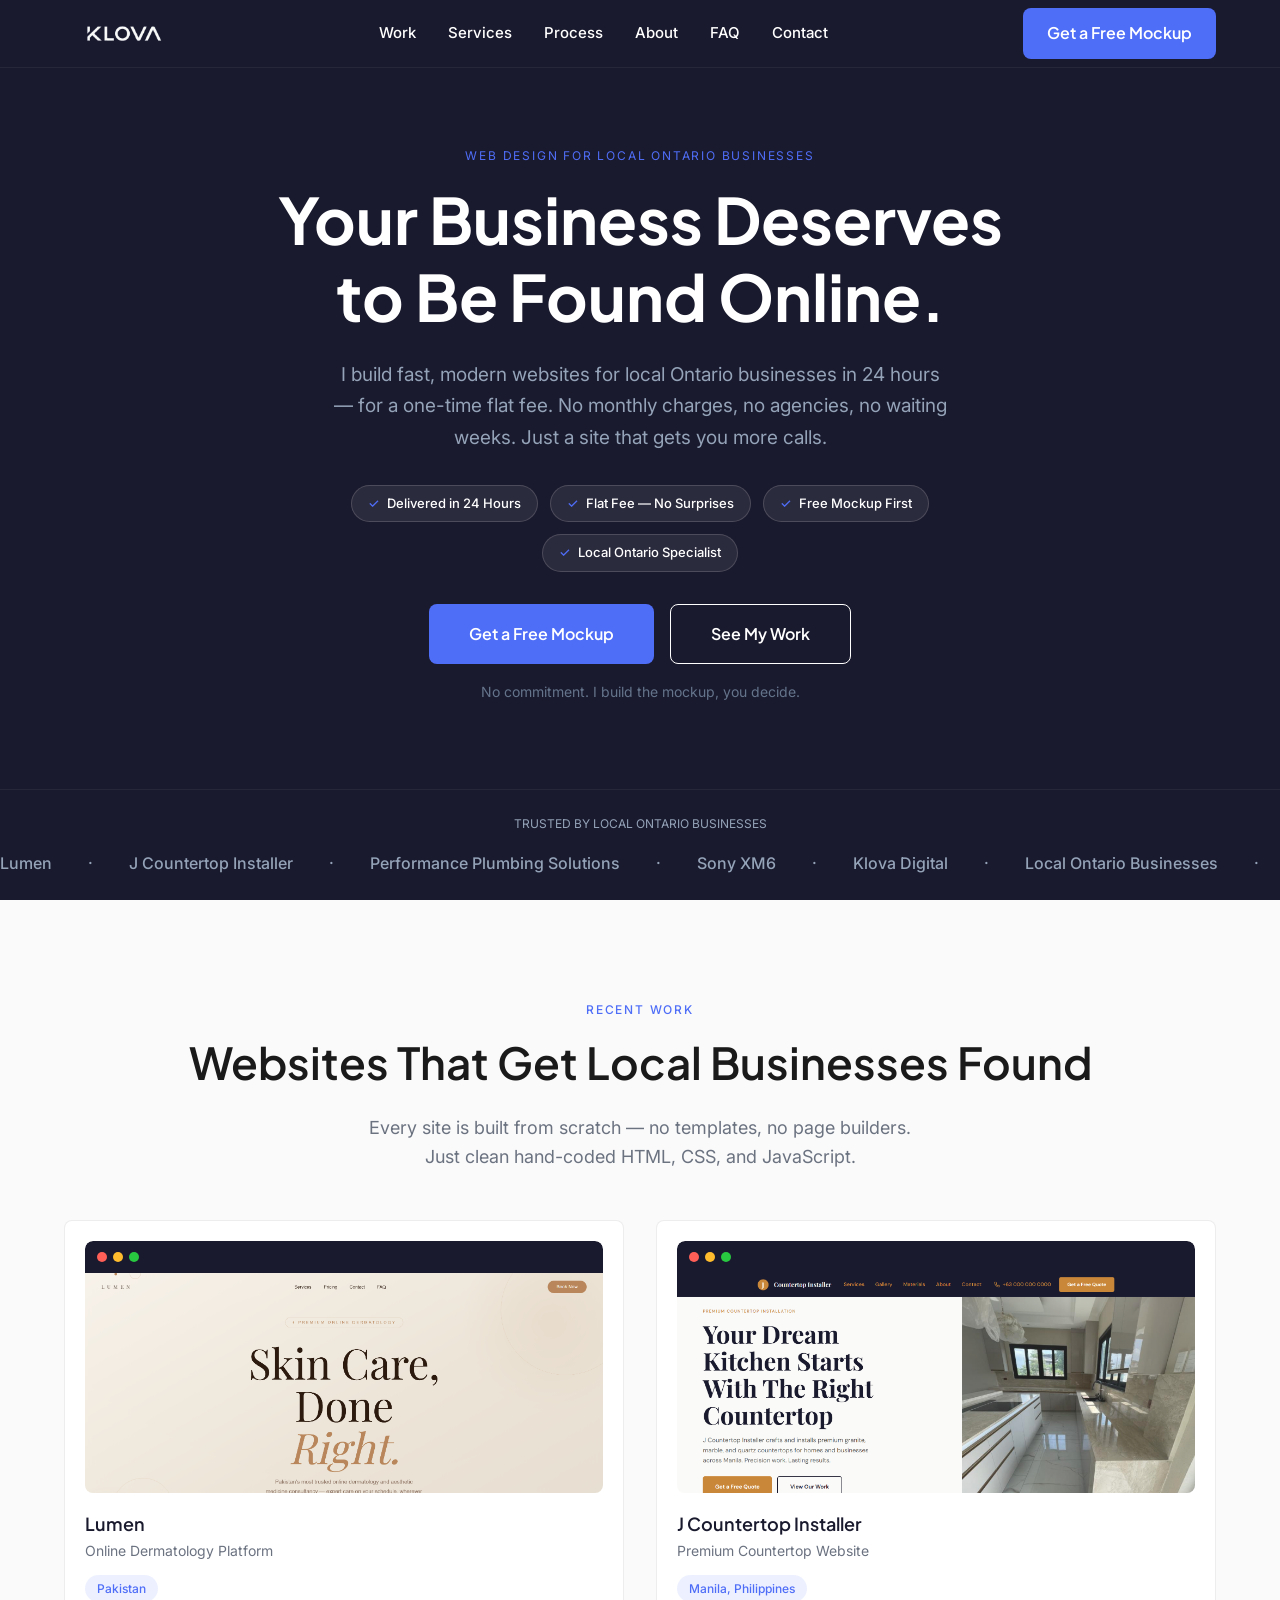
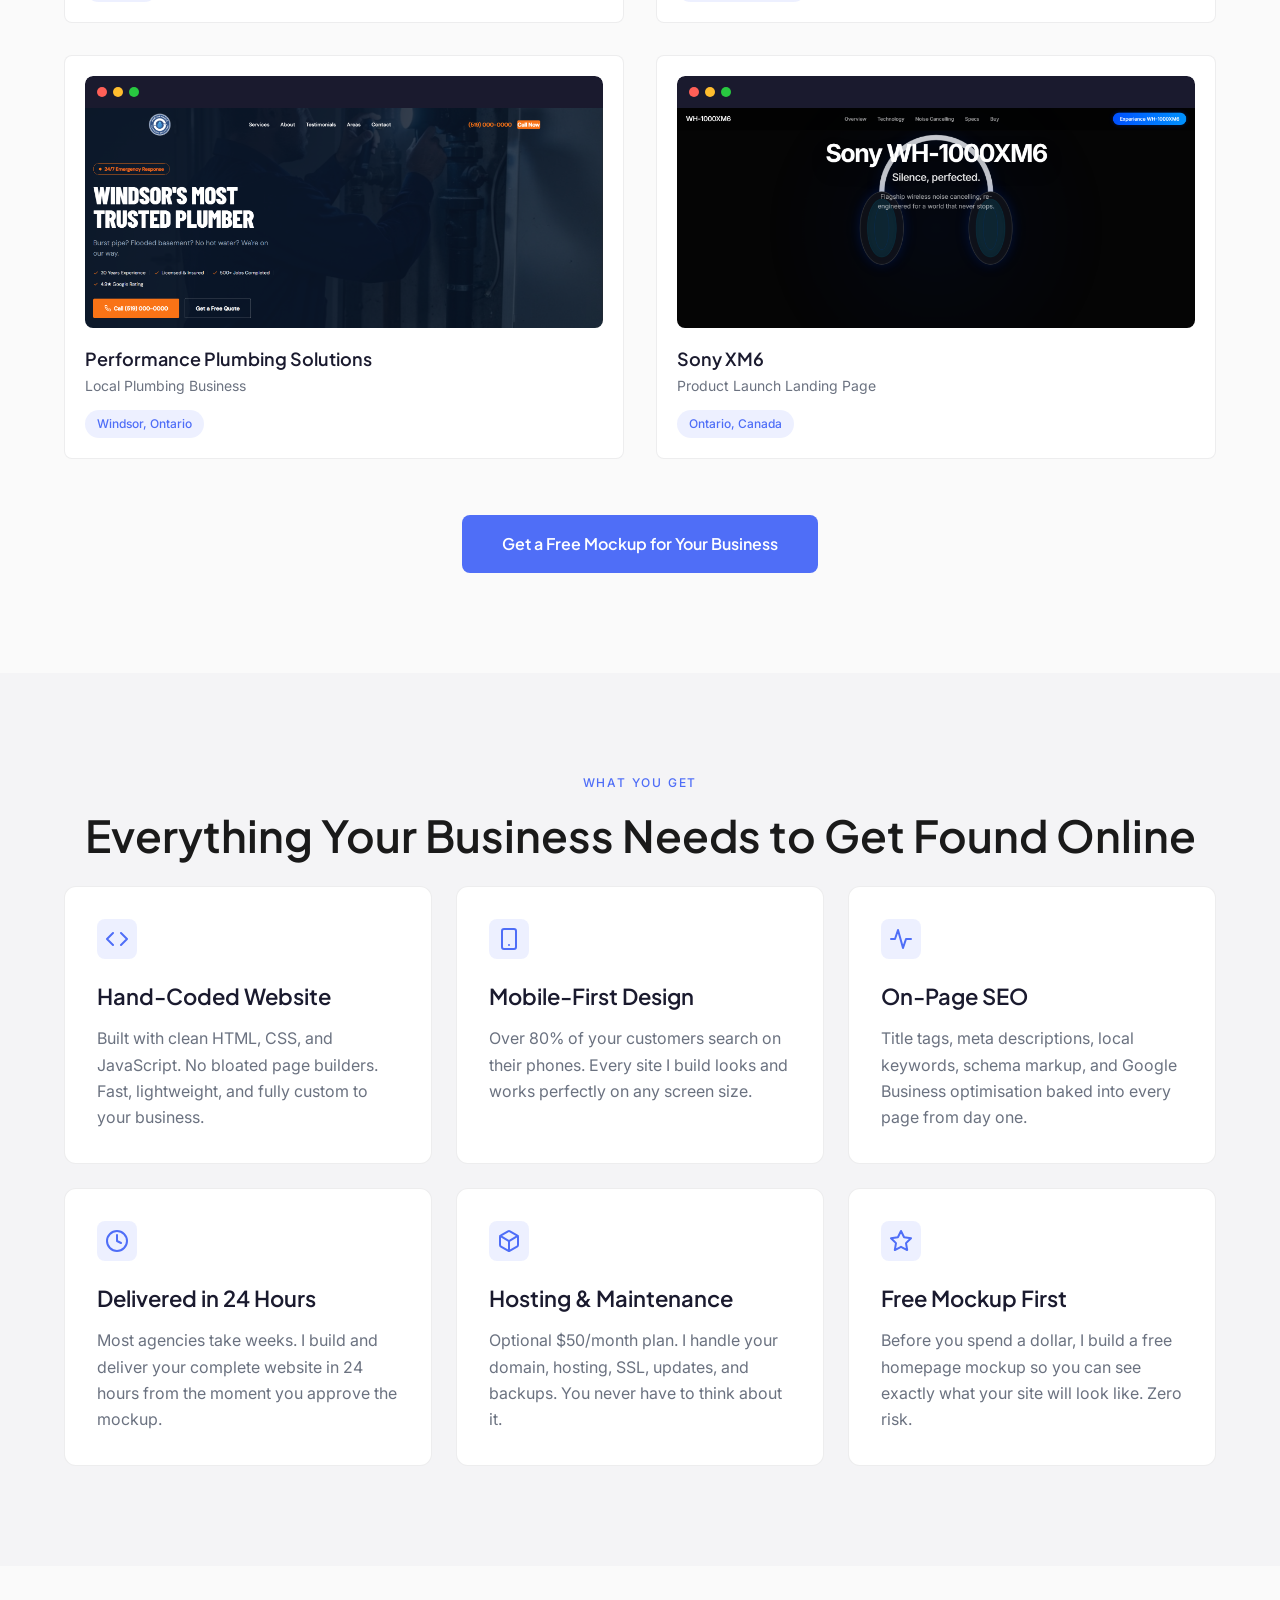
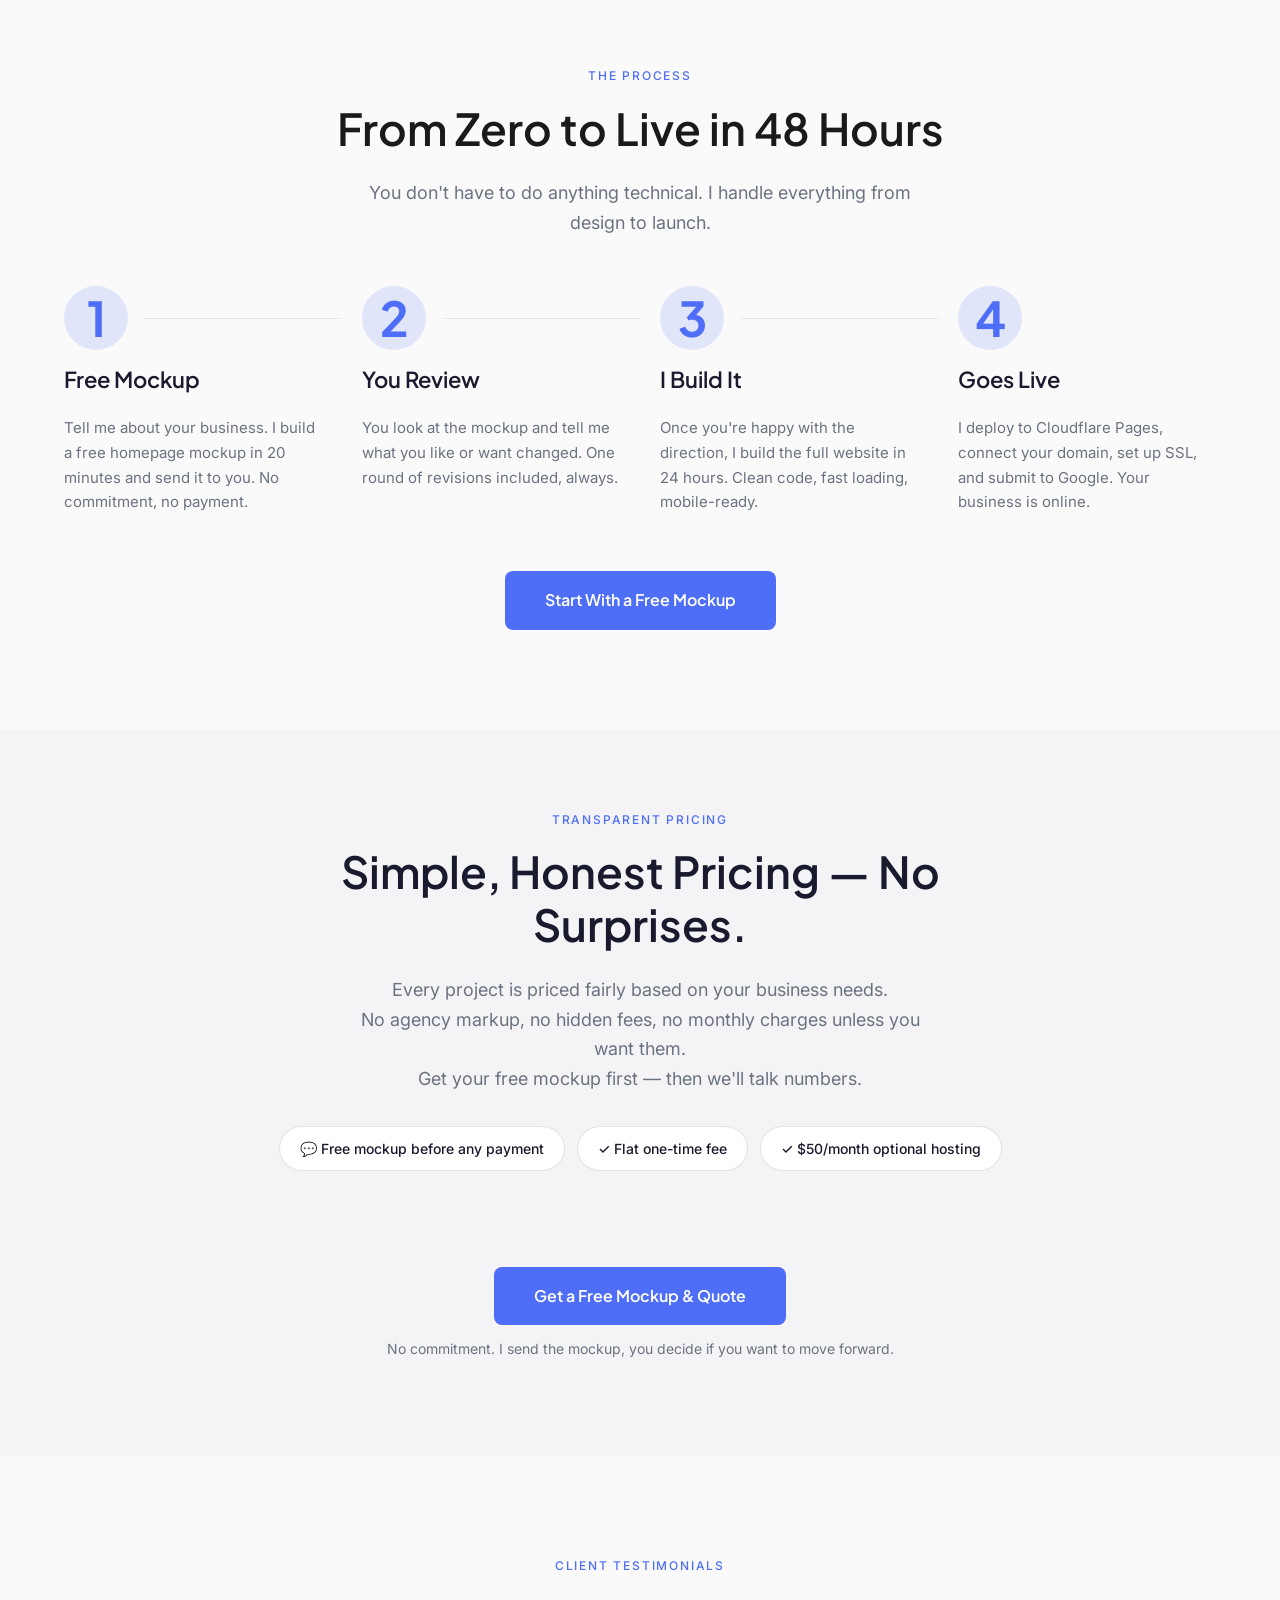
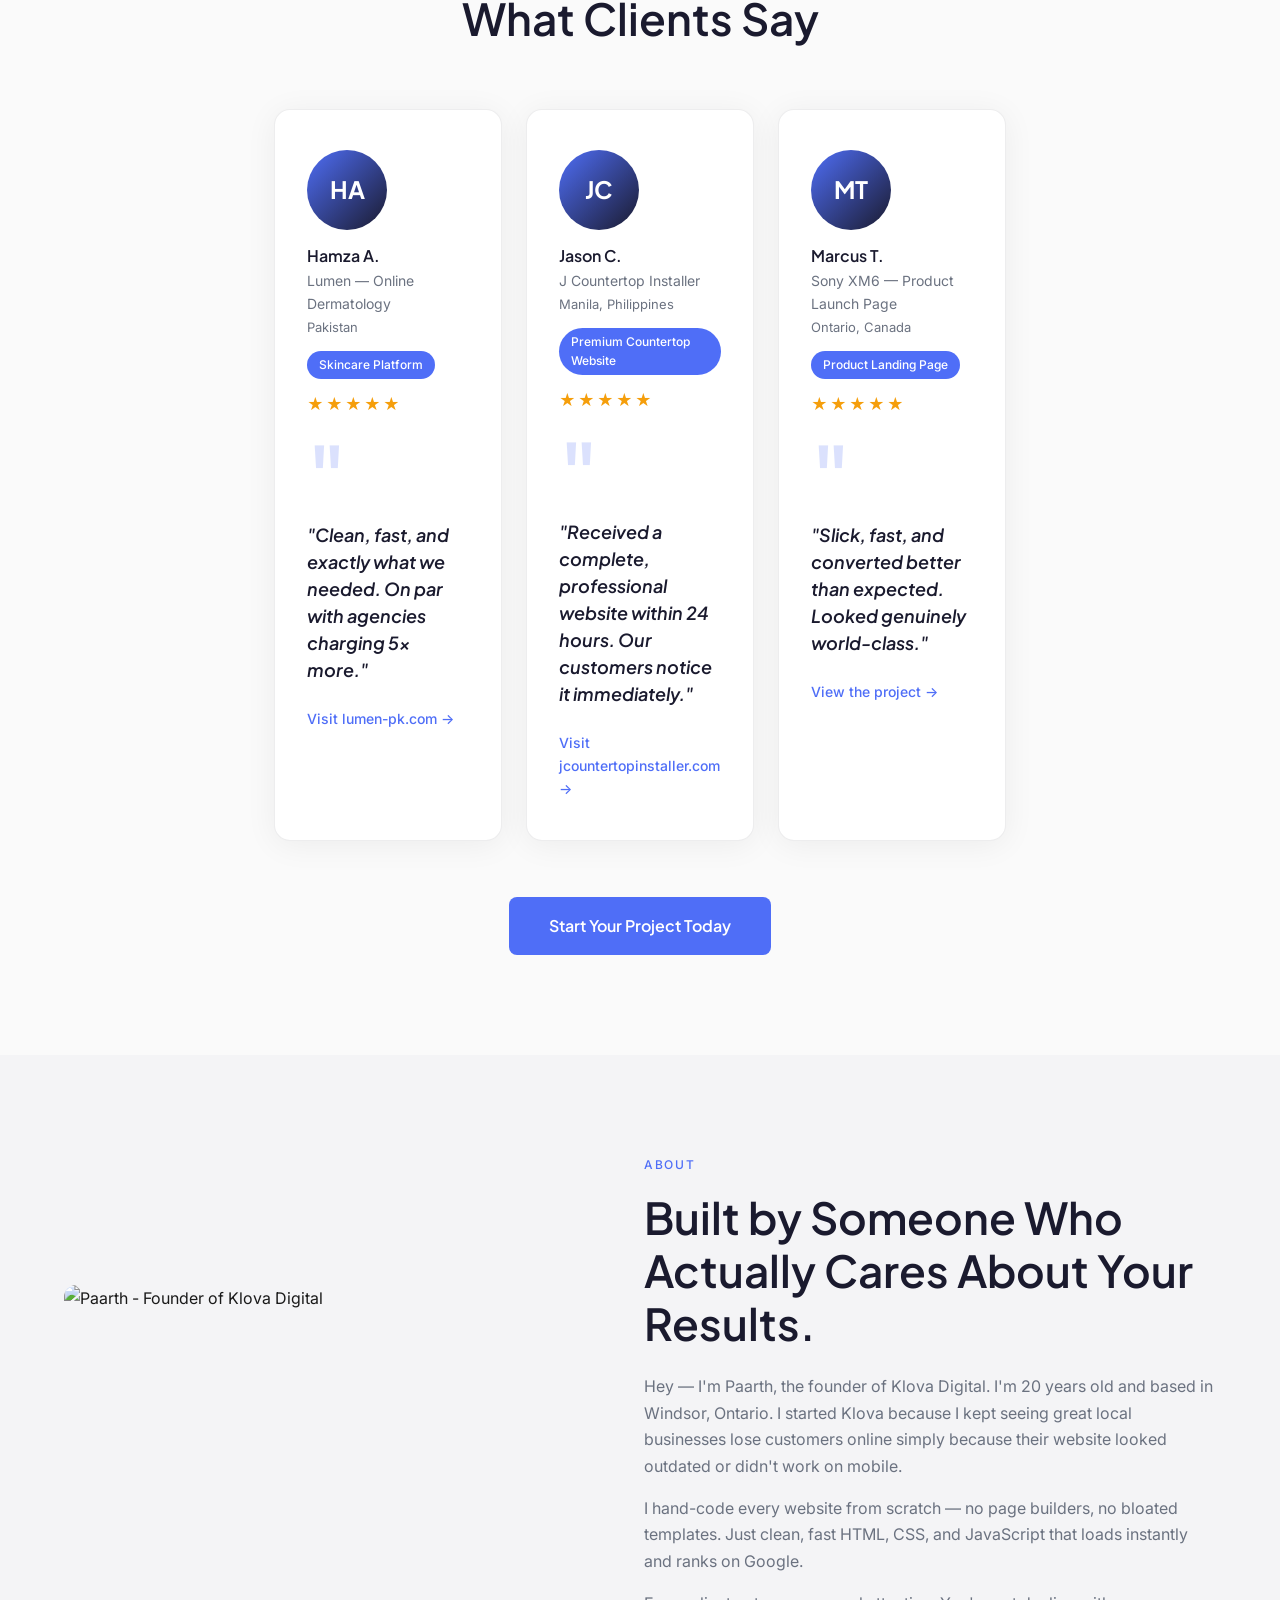
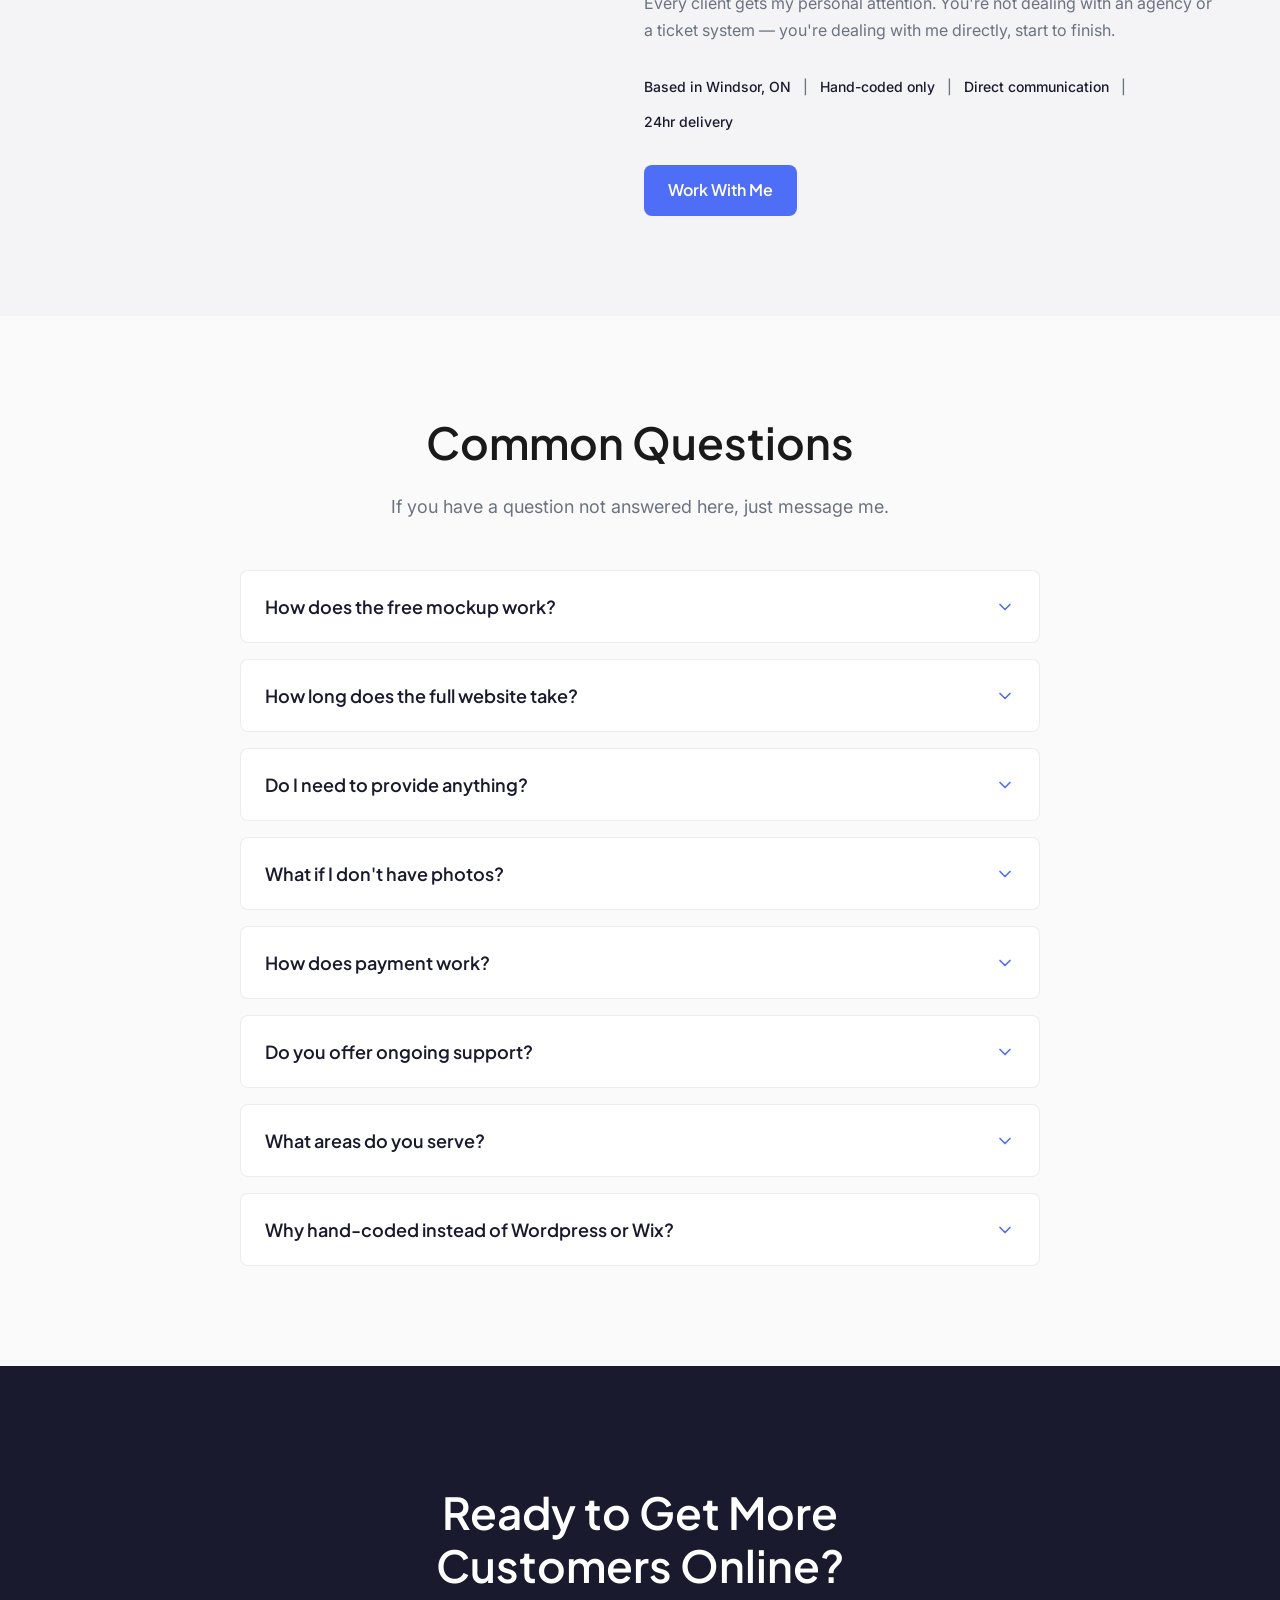
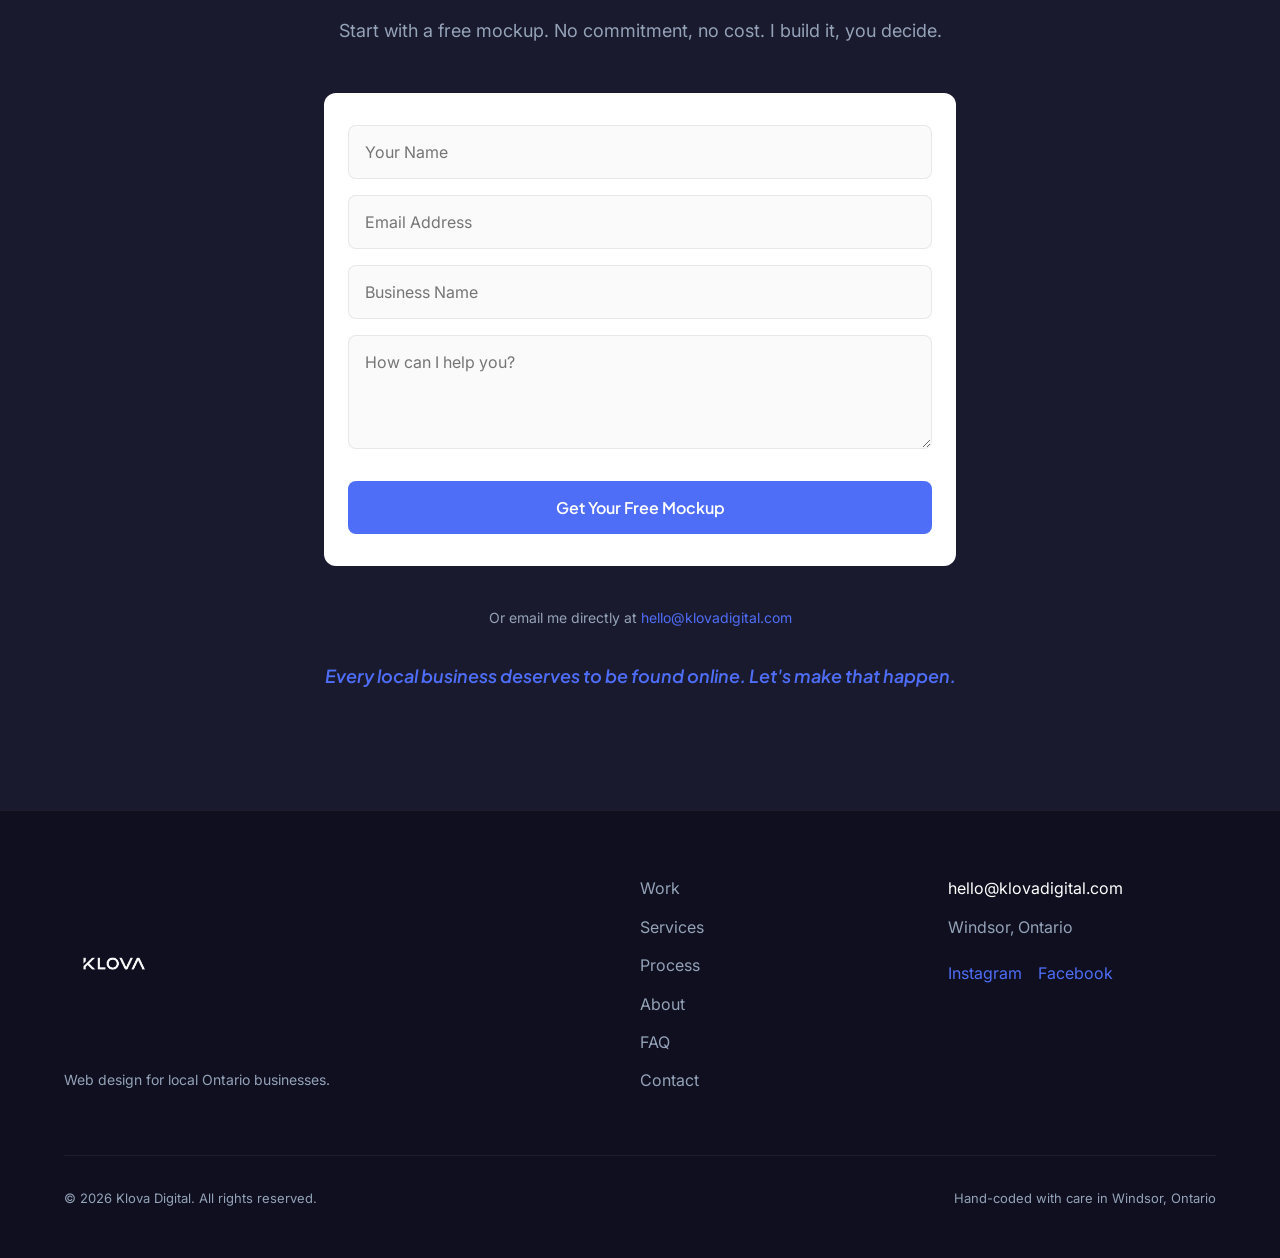
==== commit e24f5ae4: "Made some changes" ====
--- a/index.html
+++ b/index.html
@@ -157,7 +157,7 @@
                 <span class="dot yellow"></span>
                 <span class="dot green"></span>
               </div>
-              <img src="images/lumen-preview.png" alt="Lumen Website Preview" width="800" height="450" loading="lazy"
+              <img src="/images/lumen-preview.PNG" alt="Lumen Website Preview" width="800" height="450" loading="lazy"
                 class="work-preview-img">
             </div>
             <div class="work-info">
@@ -176,7 +176,7 @@
                 <span class="dot yellow"></span>
                 <span class="dot green"></span>
               </div>
-              <img src="images/JCT-preview.png" alt="J Countertop Installer Website Preview" width="800" height="450"
+              <img src="/images/JCT-preview.PNG" alt="J Countertop Installer Website Preview" width="800" height="450"
                 loading="lazy" class="work-preview-img">
             </div>
             <div class="work-info">
@@ -195,7 +195,7 @@
                 <span class="dot yellow"></span>
                 <span class="dot green"></span>
               </div>
-              <img src="images/pps-preview.png" alt="Performance Plumbing Solutions Website Preview" width="800"
+              <img src="/images/pps-preview.PNG" alt="Performance Plumbing Solutions Website Preview" width="800"
                 height="450" loading="lazy" class="work-preview-img">
             </div>
             <div class="work-info">
@@ -213,7 +213,7 @@
                 <span class="dot yellow"></span>
                 <span class="dot green"></span>
               </div>
-              <img src="images/sony-preview.png" alt="Sony XM6 Website Preview" width="800" height="450" loading="lazy"
+              <img src="/images/sony-preview.PNG" alt="Sony XM6 Website Preview" width="800" height="450" loading="lazy"
                 class="work-preview-img">
             </div>
             <div class="work-info">
